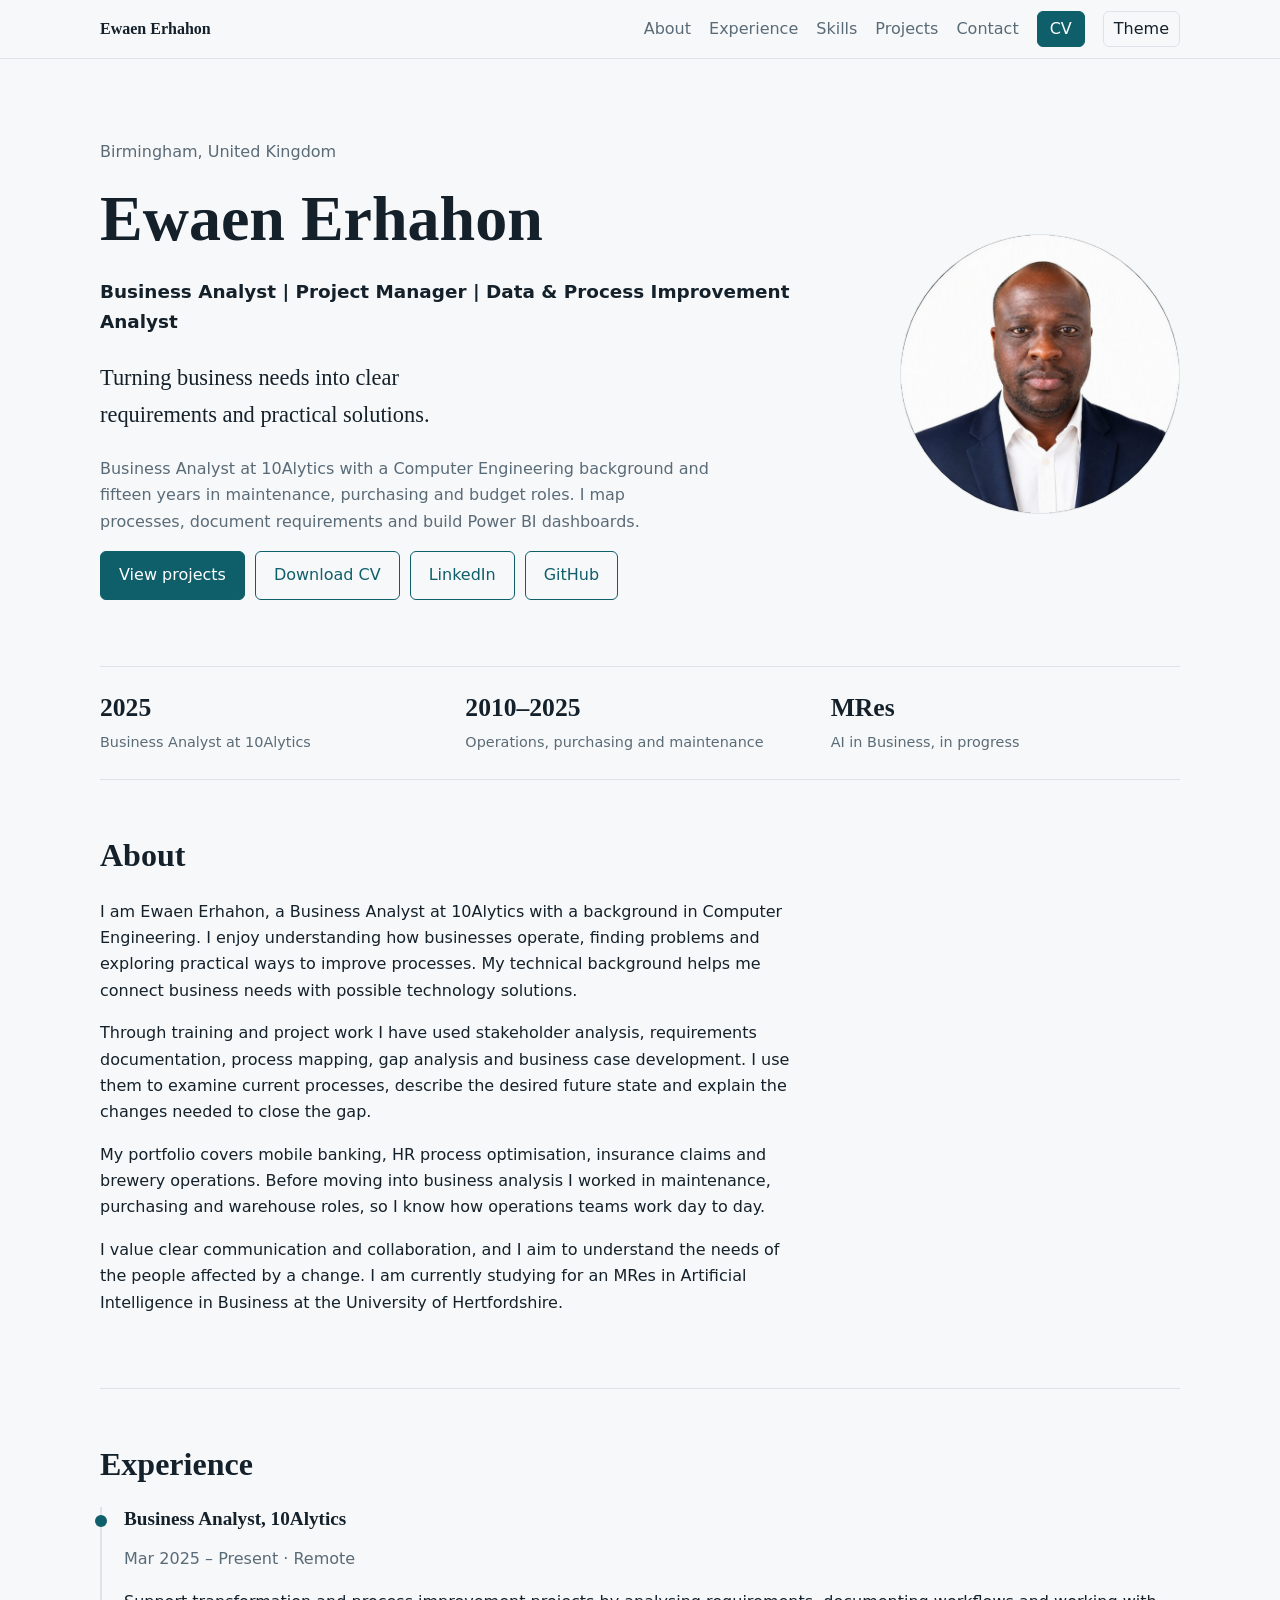
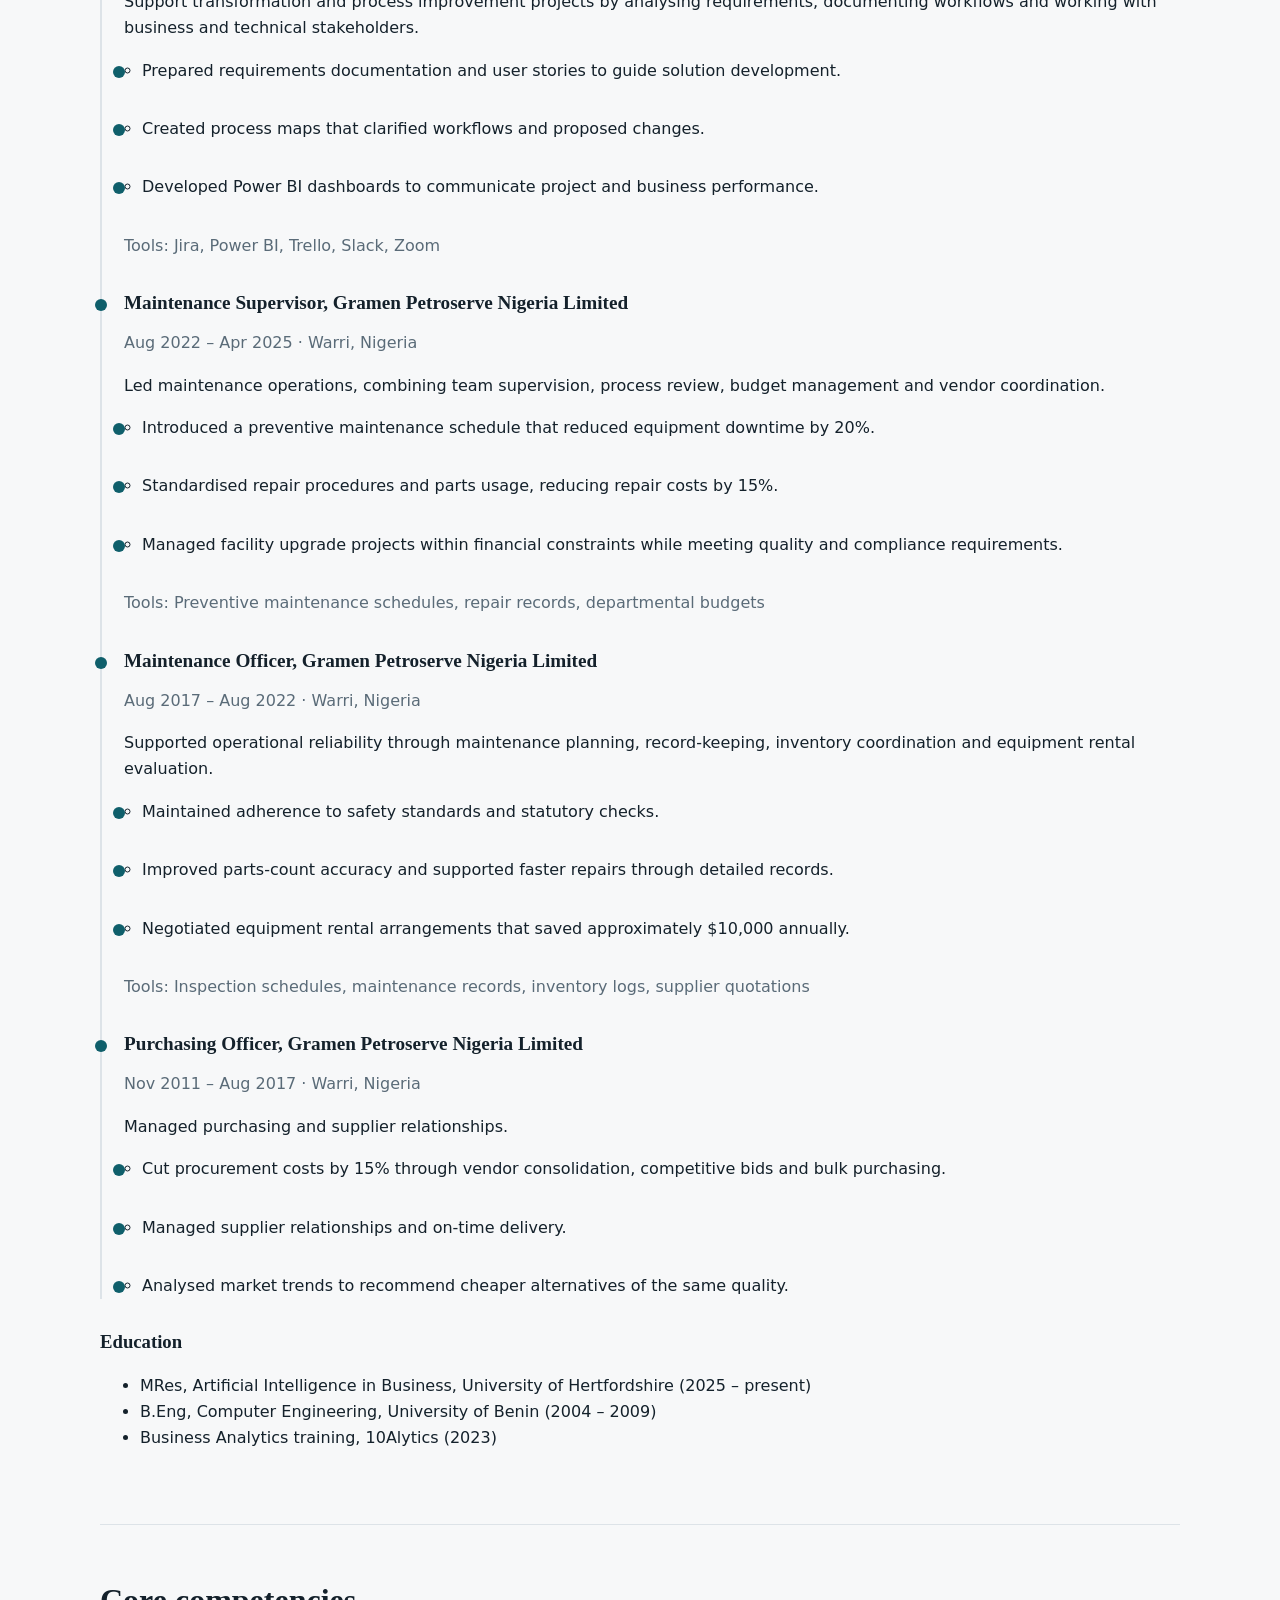
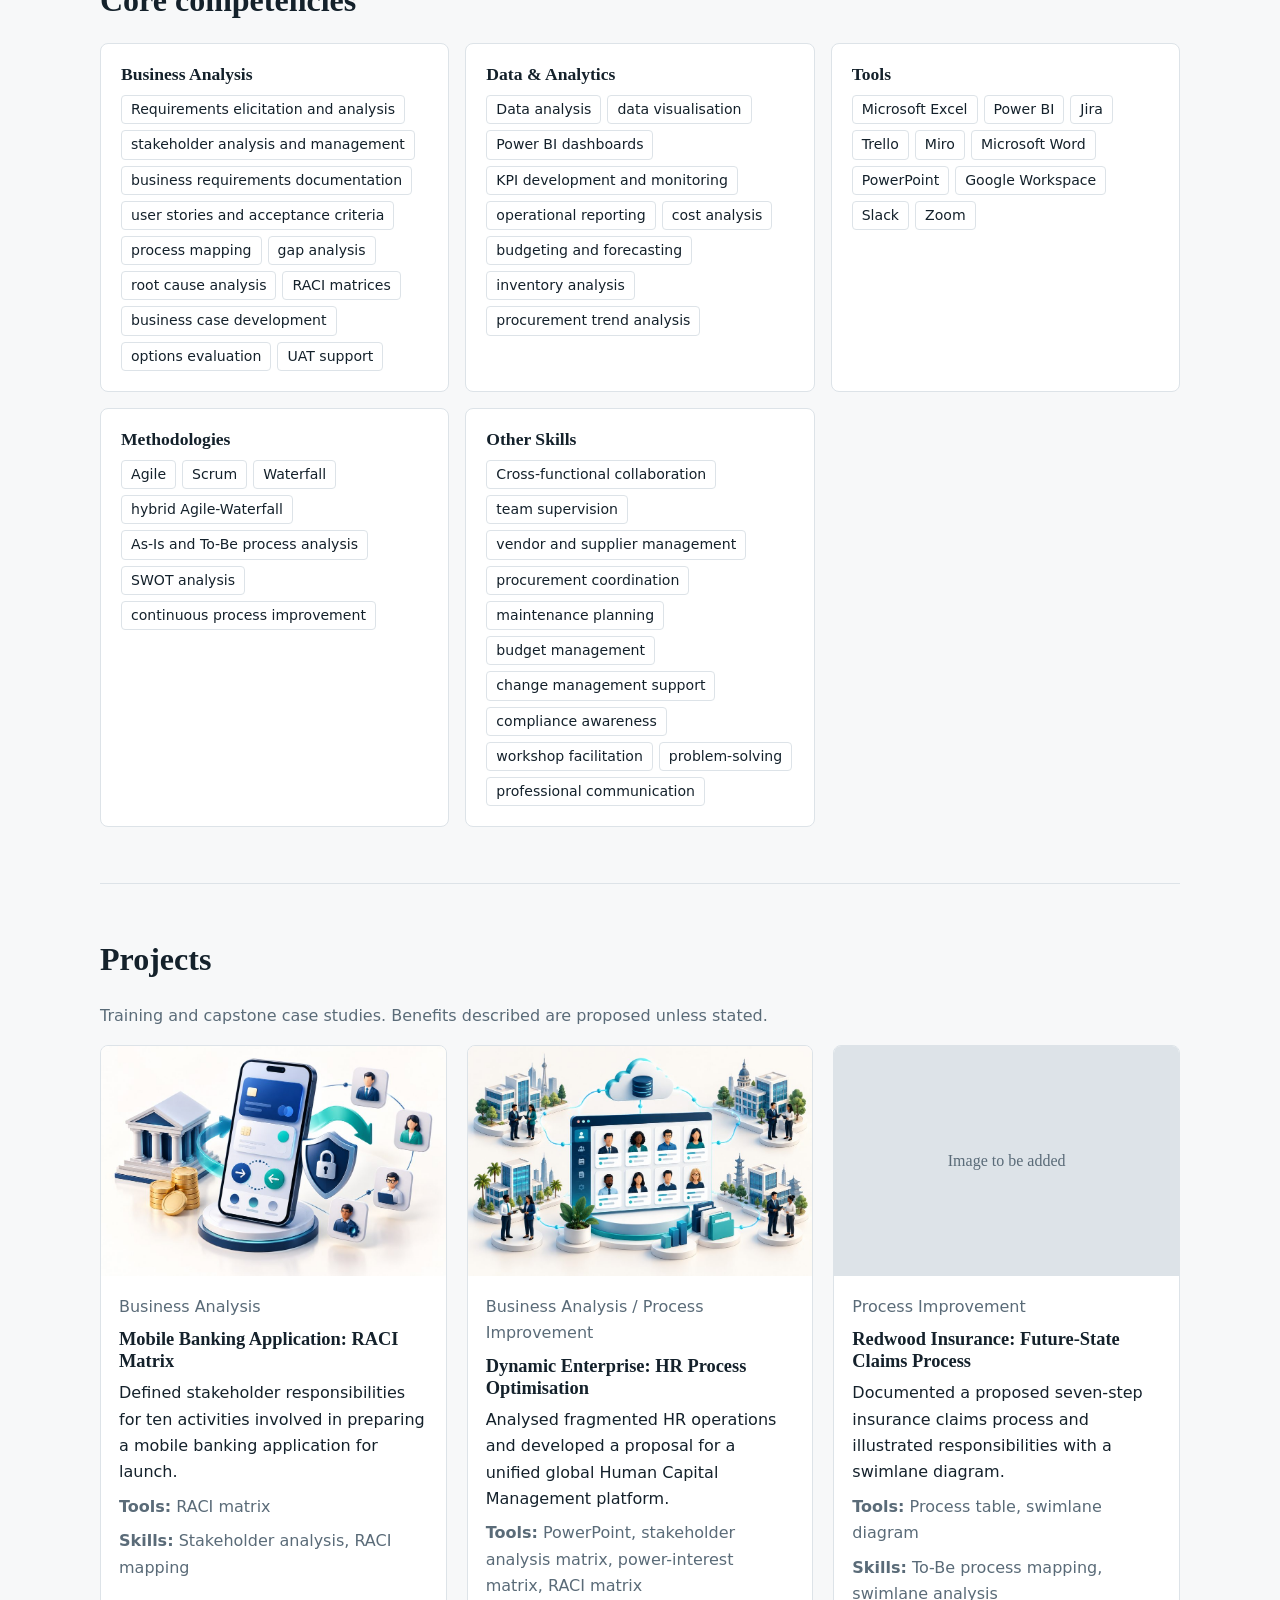
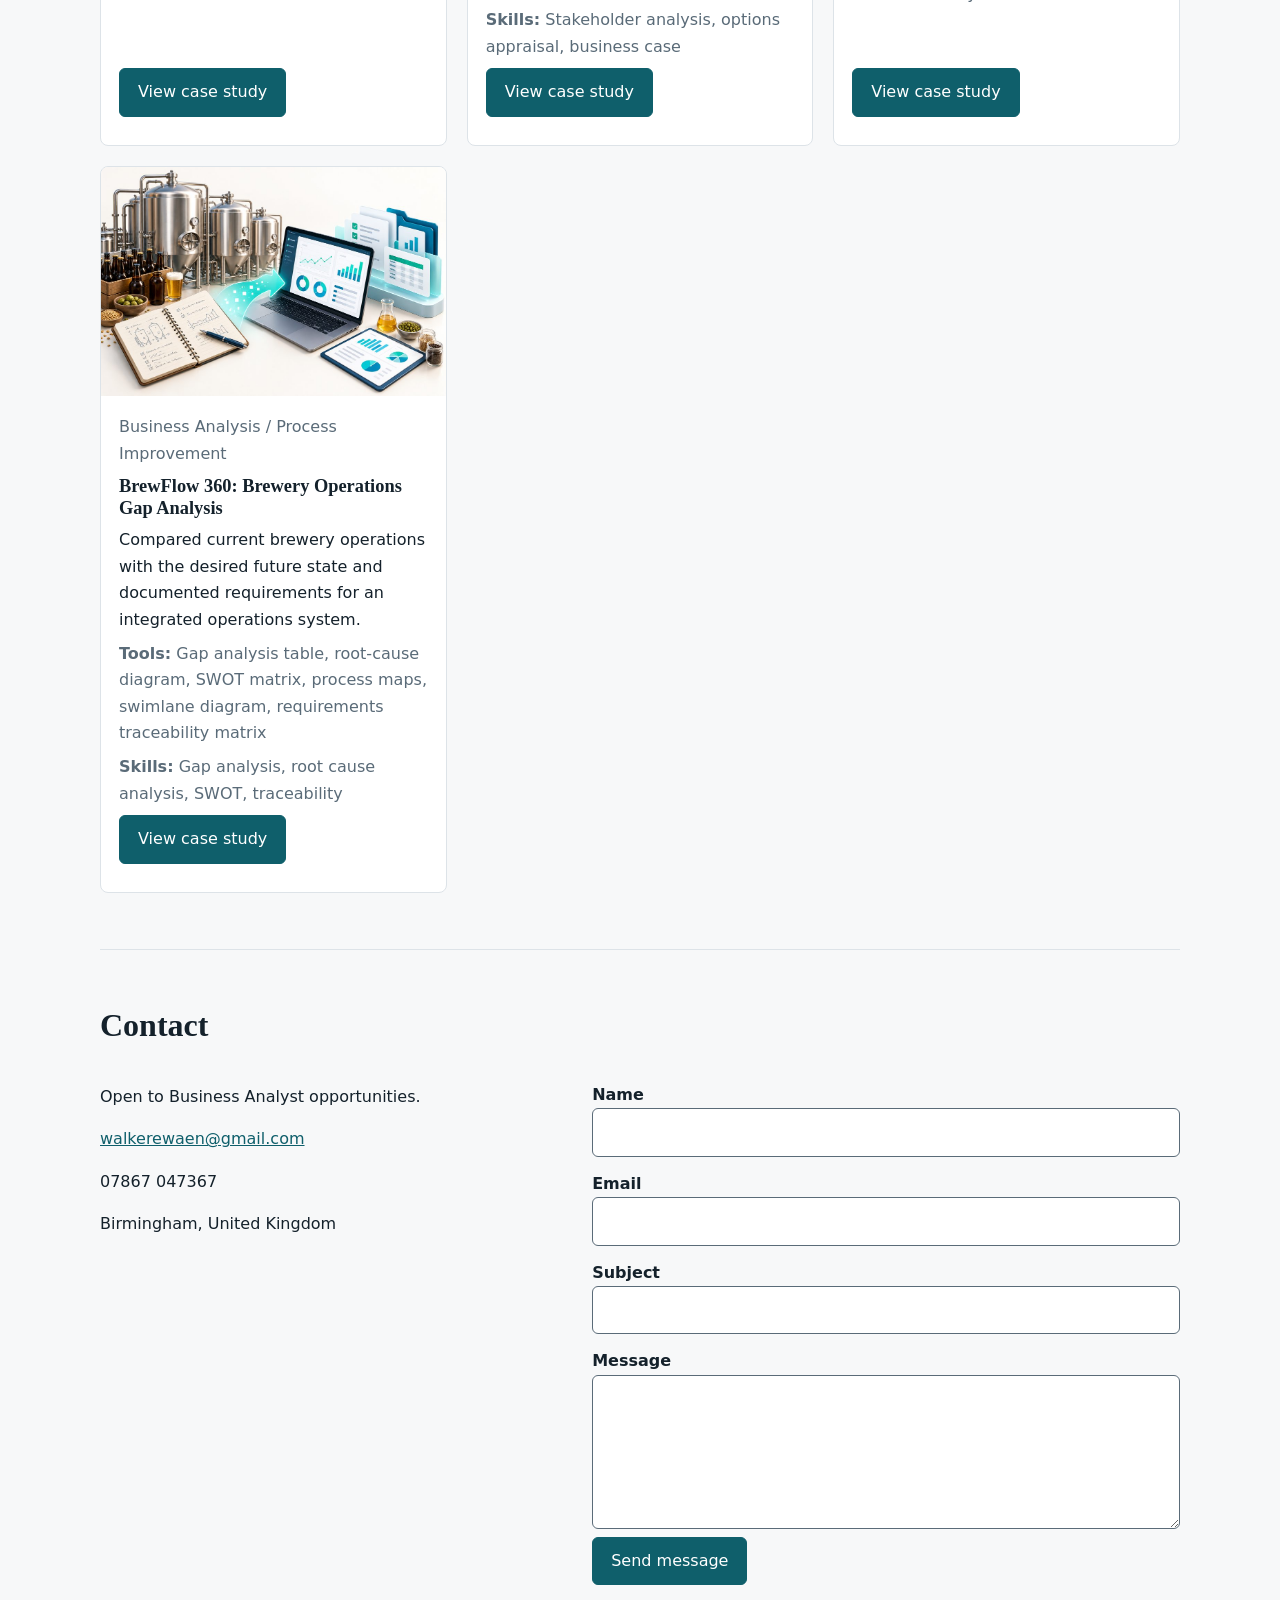
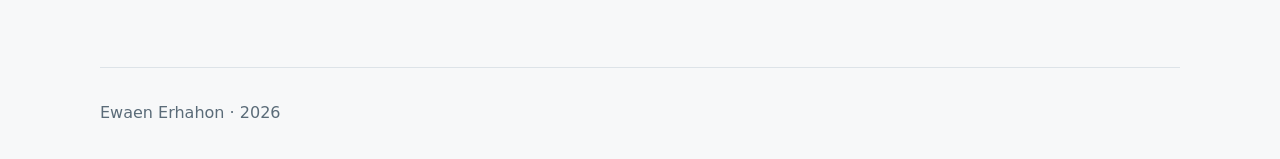
==== index.html @ 3c852ad0 "Add files via upload" ====
<!DOCTYPE html>
<html lang="en-GB">
<head>
<meta charset="utf-8">
<meta name="viewport" content="width=device-width, initial-scale=1">
<title>Ewaen Erhahon | Business Analyst</title>
<meta name="description" content="Portfolio of Ewaen Erhahon, Business Analyst: requirements, process mapping, gap analysis and Power BI reporting.">
<meta name="author" content="Ewaen Erhahon">
<meta name="theme-color" content="#0f5f6b">
<meta property="og:title" content="Ewaen Erhahon | Business Analyst">
<meta property="og:description" content="Turning business needs into clear requirements and practical solutions.">
<meta property="og:type" content="website">
<meta property="og:image" content="assets/images/profile.jpg">
<meta name="twitter:card" content="summary">
<link rel="icon" href="favicon.ico">
<link rel="stylesheet" href="assets/css/style.css">
<script>try{var t=localStorage.getItem("theme");if(t)document.documentElement.dataset.theme=t}catch(e){}</script>
</head>
<body>
<a class="skip" href="#main">Skip to content</a>
<header class="nav"><div class="wrap navin">
  <a class="brand" href="#home" data-bind="name">Ewaen Erhahon</a>
  <button class="menu" aria-expanded="false" aria-controls="links" aria-label="Menu">Menu</button>
  <nav id="links" aria-label="Main"><a href="#about">About</a><a href="#experience">Experience</a><a href="#skills">Skills</a><a href="#projects">Projects</a><a href="#contact">Contact</a>
  <a class="btn sm" data-href="resume" download>CV</a><button class="theme" aria-label="Switch theme">Theme</button></nav>
</div></header>
<main id="main">
<section id="home" class="hero"><div class="wrap herogrid">
  <div><p class="muted" data-bind="location"></p>
  <h1 data-bind="name"></h1>
  <p class="role" data-bind="title"></p>
  <p class="tag" data-bind="tagline"></p>
  <p class="lead" data-bind="bio"></p>
  <p class="actions"><a class="btn" href="#projects">View projects</a><a class="btn ghost" data-href="resume" download>Download CV</a><a class="btn ghost" data-href="linkedin" target="_blank" rel="noopener">LinkedIn</a><a class="btn ghost" data-href="github" target="_blank" rel="noopener">GitHub</a></p></div>
  <img class="photo" src="assets/images/profile.jpg" alt="Portrait of Ewaen Erhahon" width="300" height="300">
</div><div class="wrap stats" id="stats"></div></section>
<section id="about" class="wrap sec"><h2>About</h2><div id="aboutText" class="prose"></div></section>
<section id="experience" class="wrap sec"><h2>Experience</h2><ol class="timeline" id="timeline"></ol><h3>Education</h3><ul id="edu"></ul></section>
<section id="skills" class="wrap sec"><h2>Core competencies</h2><div class="skillgrid" id="skillgrid"></div></section>
<section id="projects" class="wrap sec"><h2>Projects</h2><p class="muted">Training and capstone case studies. Benefits described are proposed unless stated.</p><div class="cards" id="cards"></div></section>
<section id="contact" class="wrap sec"><h2>Contact</h2><div class="contactgrid">
  <div><p>Open to Business Analyst opportunities.</p><p><a data-mail></a></p><p data-bind="phone"></p><p data-bind="location"></p></div>
  <form id="form" method="POST" novalidate>
    <label for="n">Name</label><input id="n" name="name" required autocomplete="name">
    <label for="e">Email</label><input id="e" name="email" type="email" required autocomplete="email">
    <label for="s">Subject</label><input id="s" name="subject" required>
    <label for="m">Message</label><textarea id="m" name="message" rows="5" required></textarea>
    <button class="btn" type="submit">Send message</button><p id="status" role="status" aria-live="polite"></p>
  </form></div></section>
</main>
<footer class="wrap foot"><span data-bind="name"></span> · <span id="yr"></span></footer>
<dialog id="cs" aria-labelledby="cst"><button class="close" aria-label="Close">Close</button><article id="csbody"></article></dialog>
<script src="assets/js/data.js"></script>
<script src="assets/js/script.js"></script>
</body></html>
---- assets/css/style.css ----
/* COLOURS: edit the variables below. FONTS: edit --serif and --sans. */
:root{--bg:#f7f8f9;--card:#fff;--ink:#14212b;--muted:#5a6b78;--line:#dde3e8;--accent:#0f5f6b;--accent-ink:#fff;--serif:Georgia,"Times New Roman",serif;--sans:system-ui,-apple-system,"Segoe UI",Roboto,sans-serif}
:root[data-theme=dark]{--bg:#10171d;--card:#17212a;--ink:#e8eef2;--muted:#9fb0bc;--line:#26343f;--accent:#5cc0cc;--accent-ink:#0b1a1e}
@media(prefers-color-scheme:dark){:root:not([data-theme]){--bg:#10171d;--card:#17212a;--ink:#e8eef2;--muted:#9fb0bc;--line:#26343f;--accent:#5cc0cc;--accent-ink:#0b1a1e}}
*{box-sizing:border-box}html{scroll-behavior:smooth;scroll-padding-top:70px}
body{margin:0;background:var(--bg);color:var(--ink);font:16px/1.65 var(--sans);overflow-x:hidden}
h1,h2,h3{font-family:var(--serif);line-height:1.2;font-weight:600}
a{color:var(--accent)}img{max-width:100%;height:auto}
:focus-visible{outline:3px solid var(--accent);outline-offset:2px}
.wrap{width:min(1080px,92%);margin:auto}.muted{color:var(--muted)}
.skip{position:absolute;left:-999px}.skip:focus{left:8px;top:8px;background:var(--card);padding:8px;z-index:9}
.nav{position:sticky;top:0;z-index:5;background:color-mix(in srgb,var(--bg) 90%,transparent);backdrop-filter:blur(8px);border-bottom:1px solid var(--line)}
.navin{display:flex;align-items:center;justify-content:space-between;min-height:58px;gap:12px}
.brand{font-family:var(--serif);font-weight:600;color:var(--ink);text-decoration:none}
nav{display:flex;align-items:center;gap:18px}nav a:not(.btn){color:var(--muted);text-decoration:none}nav a:not(.btn):hover{color:var(--ink)}
.menu{display:none}
.btn,.menu,.theme,.close{font:inherit;cursor:pointer}
.btn{display:inline-block;background:var(--accent);color:var(--accent-ink);padding:10px 18px;border-radius:6px;border:1px solid var(--accent);text-decoration:none;margin:0 10px 10px 0;transition:transform .15s}
.btn:hover{transform:translateY(-1px)}.btn.ghost{background:none;color:var(--accent)}.btn.sm{padding:4px 12px;margin:0}
.theme,.menu,.close{background:none;border:1px solid var(--line);border-radius:6px;color:var(--ink);padding:4px 10px}
.hero{padding:64px 0 24px}.herogrid{display:grid;grid-template-columns:1fr 280px;gap:48px;align-items:center}
h1{font-size:clamp(2.4rem,6vw,4rem);margin:.1em 0}.role{font-size:1.15rem;font-weight:600}.tag{font-family:var(--serif);font-size:1.4rem;max-width:30ch}.lead{max-width:60ch;color:var(--muted)}
.photo{width:100%;max-width:280px;aspect-ratio:1;border-radius:50%;object-fit:cover;border:1px solid var(--line)}
.stats{display:grid;grid-template-columns:repeat(3,1fr);gap:16px;margin-top:40px;border-top:1px solid var(--line);padding-top:20px}
.stats b{display:block;font-family:var(--serif);font-size:1.6rem}.stats span{color:var(--muted);font-size:.9rem}
.sec{padding:56px 0;border-top:1px solid var(--line)}h2{font-size:2rem;margin:0 0 24px}
.prose{max-width:68ch}
.timeline{list-style:none;padding:0 0 0 22px;margin:0 0 32px;border-left:2px solid var(--line)}
.timeline li{position:relative;margin-bottom:32px}.timeline li::before{content:"";position:absolute;left:-29px;top:8px;width:12px;height:12px;border-radius:50%;background:var(--accent)}
.timeline h3{margin:0;font-size:1.2rem}.timeline ul{padding-left:18px}
.skillgrid{display:grid;grid-template-columns:repeat(auto-fit,minmax(300px,1fr));gap:16px}
.skillgrid div,.card{background:var(--card);border:1px solid var(--line);border-radius:8px;padding:20px}
.skillgrid h3{margin:0 0 10px;font-size:1.1rem}.chips{display:flex;flex-wrap:wrap;gap:6px;padding:0;margin:0;list-style:none}
.chips li{border:1px solid var(--line);border-radius:4px;padding:2px 9px;font-size:.88rem}
.cards{display:grid;grid-template-columns:repeat(auto-fit,minmax(300px,1fr));gap:20px}
.card{padding:0;overflow:hidden;display:flex;flex-direction:column;transition:transform .2s,box-shadow .2s}
.card:hover{transform:translateY(-3px);box-shadow:0 8px 24px rgba(0,0,0,.08)}
.card img,.ph{width:100%;aspect-ratio:3/2;object-fit:cover;background:var(--line);display:block}
.ph{display:grid;place-items:center;color:var(--muted);font-family:var(--serif);padding:16px;text-align:center}
.card div:not(.ph){padding:18px;display:flex;flex-direction:column;gap:8px;flex:1}.card h3{margin:0;font-size:1.15rem}.card p{margin:0}.card .btn{margin-top:auto;align-self:flex-start}
.contactgrid{display:grid;grid-template-columns:1fr 1.3fr;gap:40px}
form label{display:block;font-weight:600;margin-top:14px}
input,textarea{width:100%;font:inherit;padding:10px;border:1px solid var(--muted);border-radius:6px;background:var(--card);color:var(--ink)}
#status{margin-top:12px}.foot{padding:32px 0;color:var(--muted);border-top:1px solid var(--line)}
dialog{width:min(780px,94%);max-height:90vh;background:var(--card);color:var(--ink);border:1px solid var(--line);border-radius:10px;padding:28px}
dialog::backdrop{background:rgba(0,0,0,.55)}.close{float:right}
dialog h4{font-family:var(--serif);font-size:1.1rem;margin:22px 0 4px}dialog ul{margin:0;padding-left:18px}
.reveal{opacity:0;transform:translateY(10px);transition:opacity .5s,transform .5s}.reveal.in{opacity:1;transform:none}
@media(max-width:760px){.herogrid,.contactgrid{grid-template-columns:1fr}.photo{order:-1;max-width:180px}.menu{display:block}
nav{display:none;position:absolute;top:58px;left:0;right:0;flex-direction:column;align-items:flex-start;background:var(--bg);padding:16px 4%;border-bottom:1px solid var(--line)}nav.open{display:flex}.stats{grid-template-columns:1fr}}
@media(prefers-reduced-motion:reduce){*{transition:none!important;scroll-behavior:auto!important}.reveal{opacity:1;transform:none}}
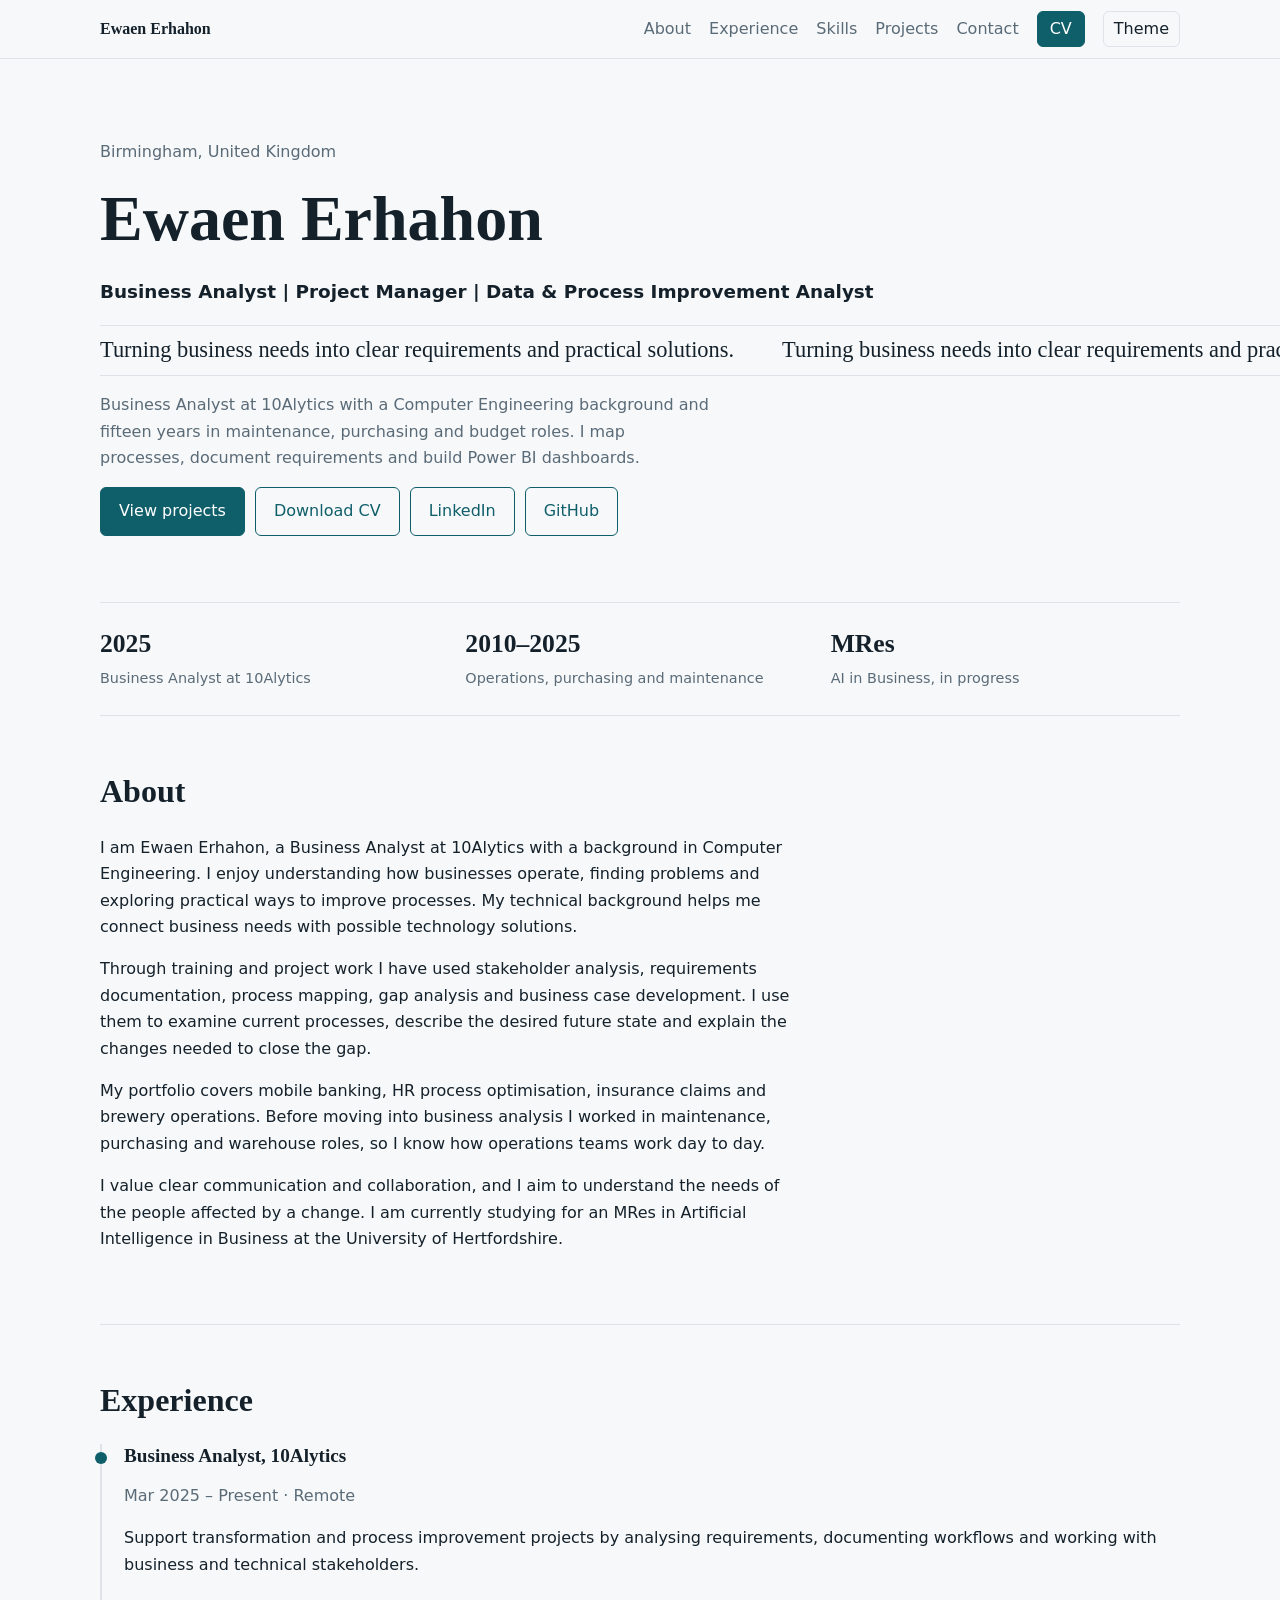
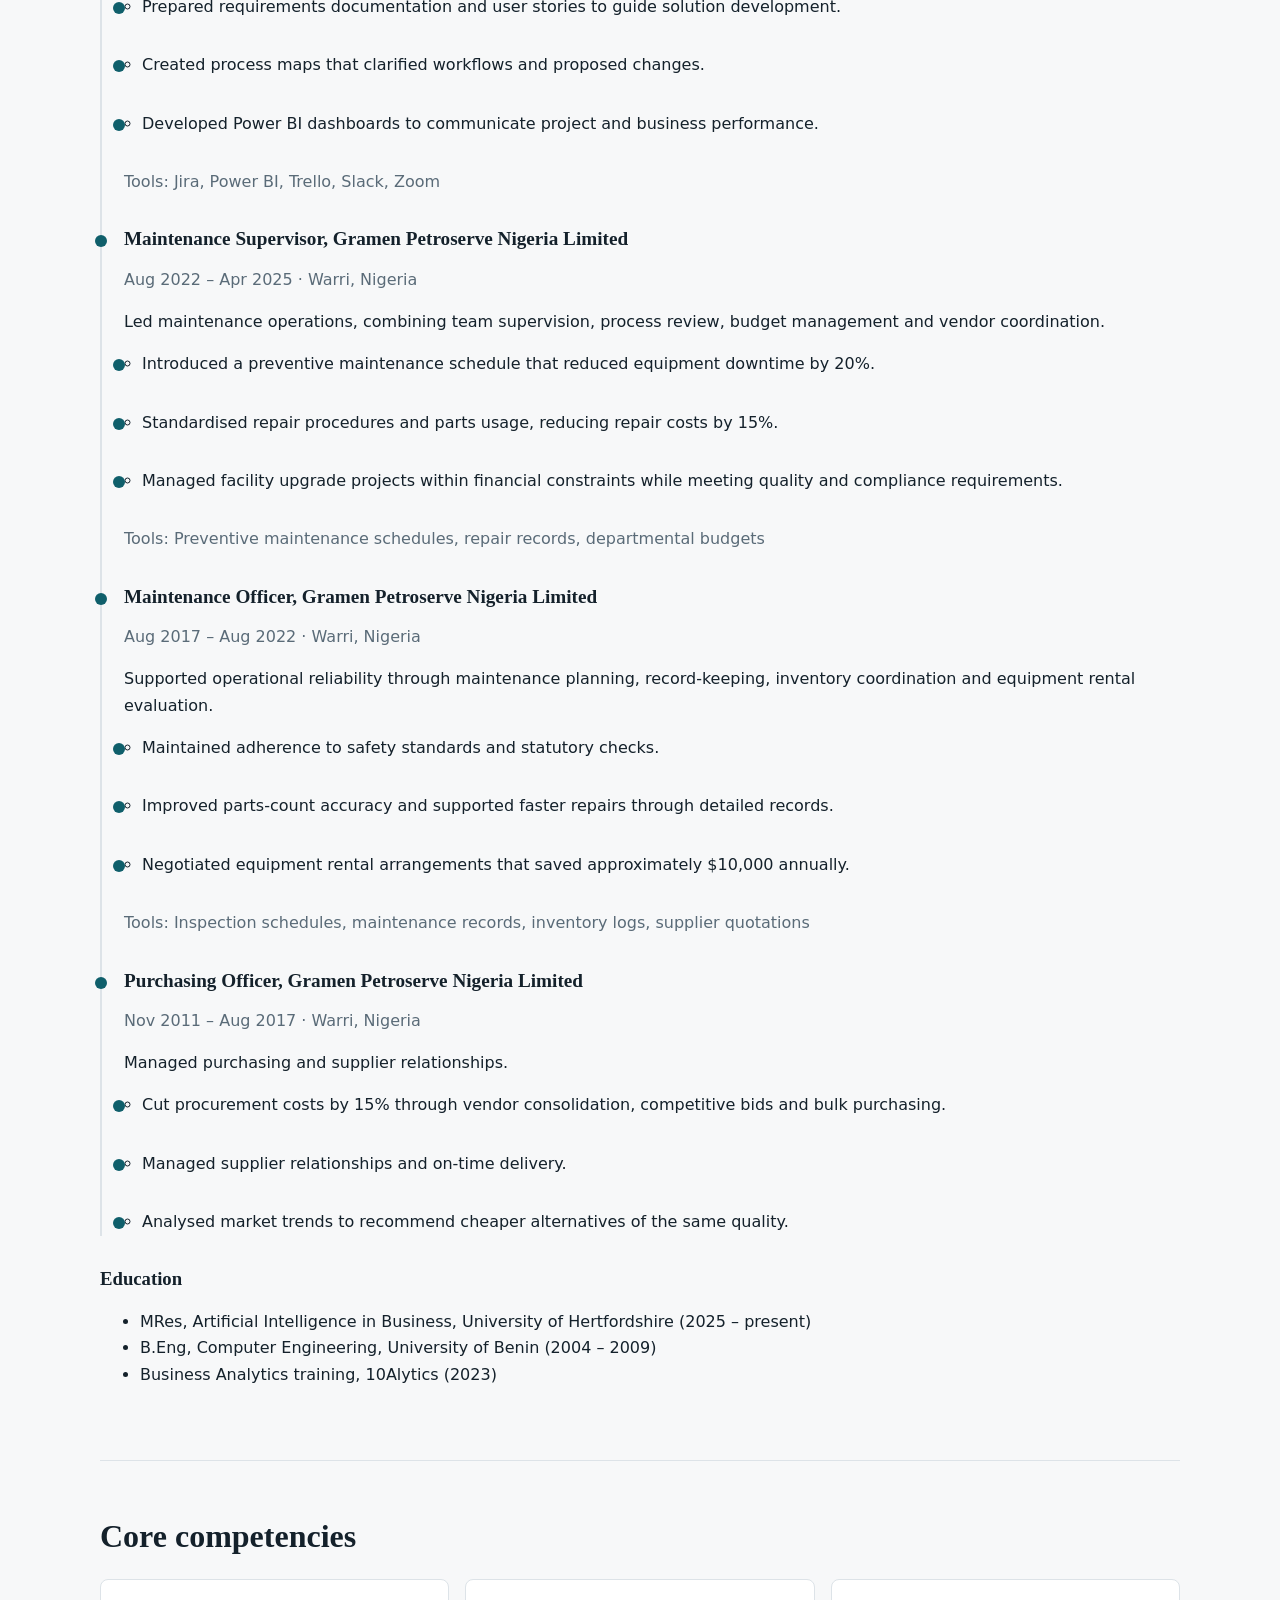
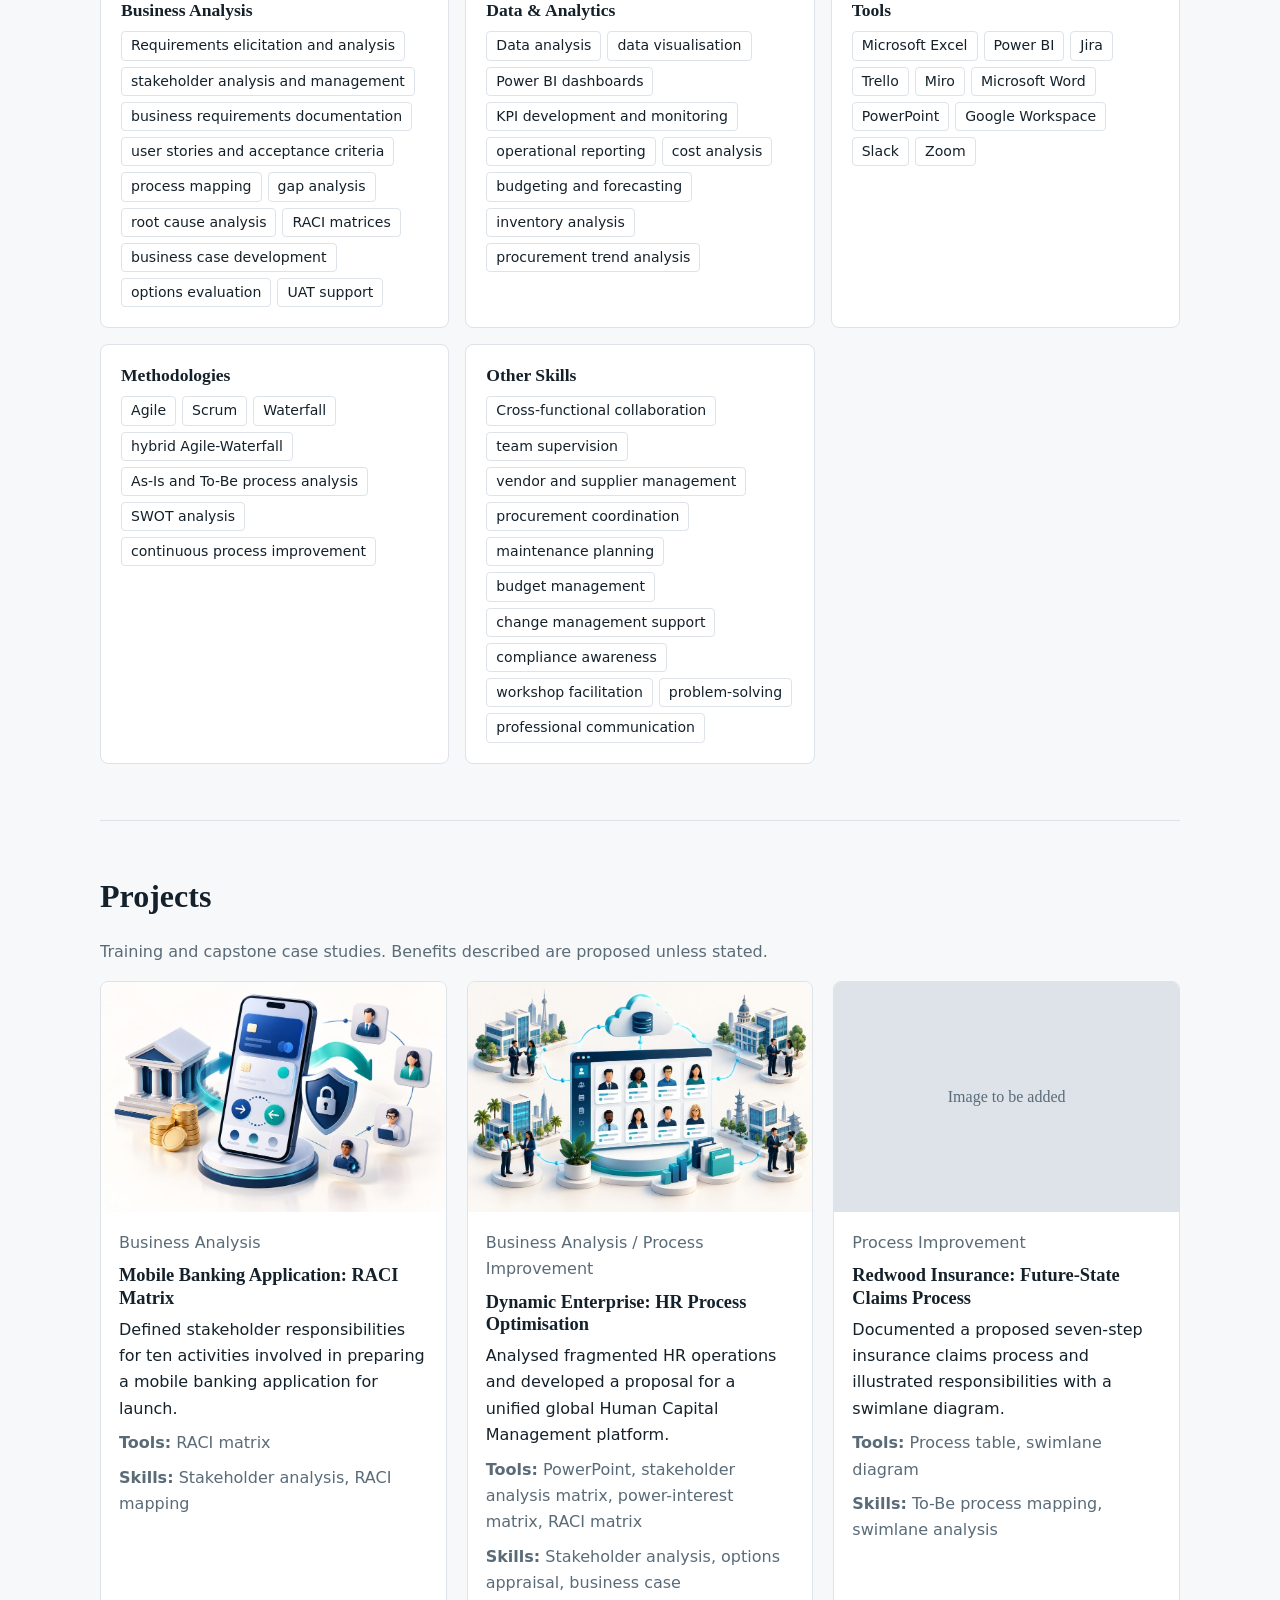
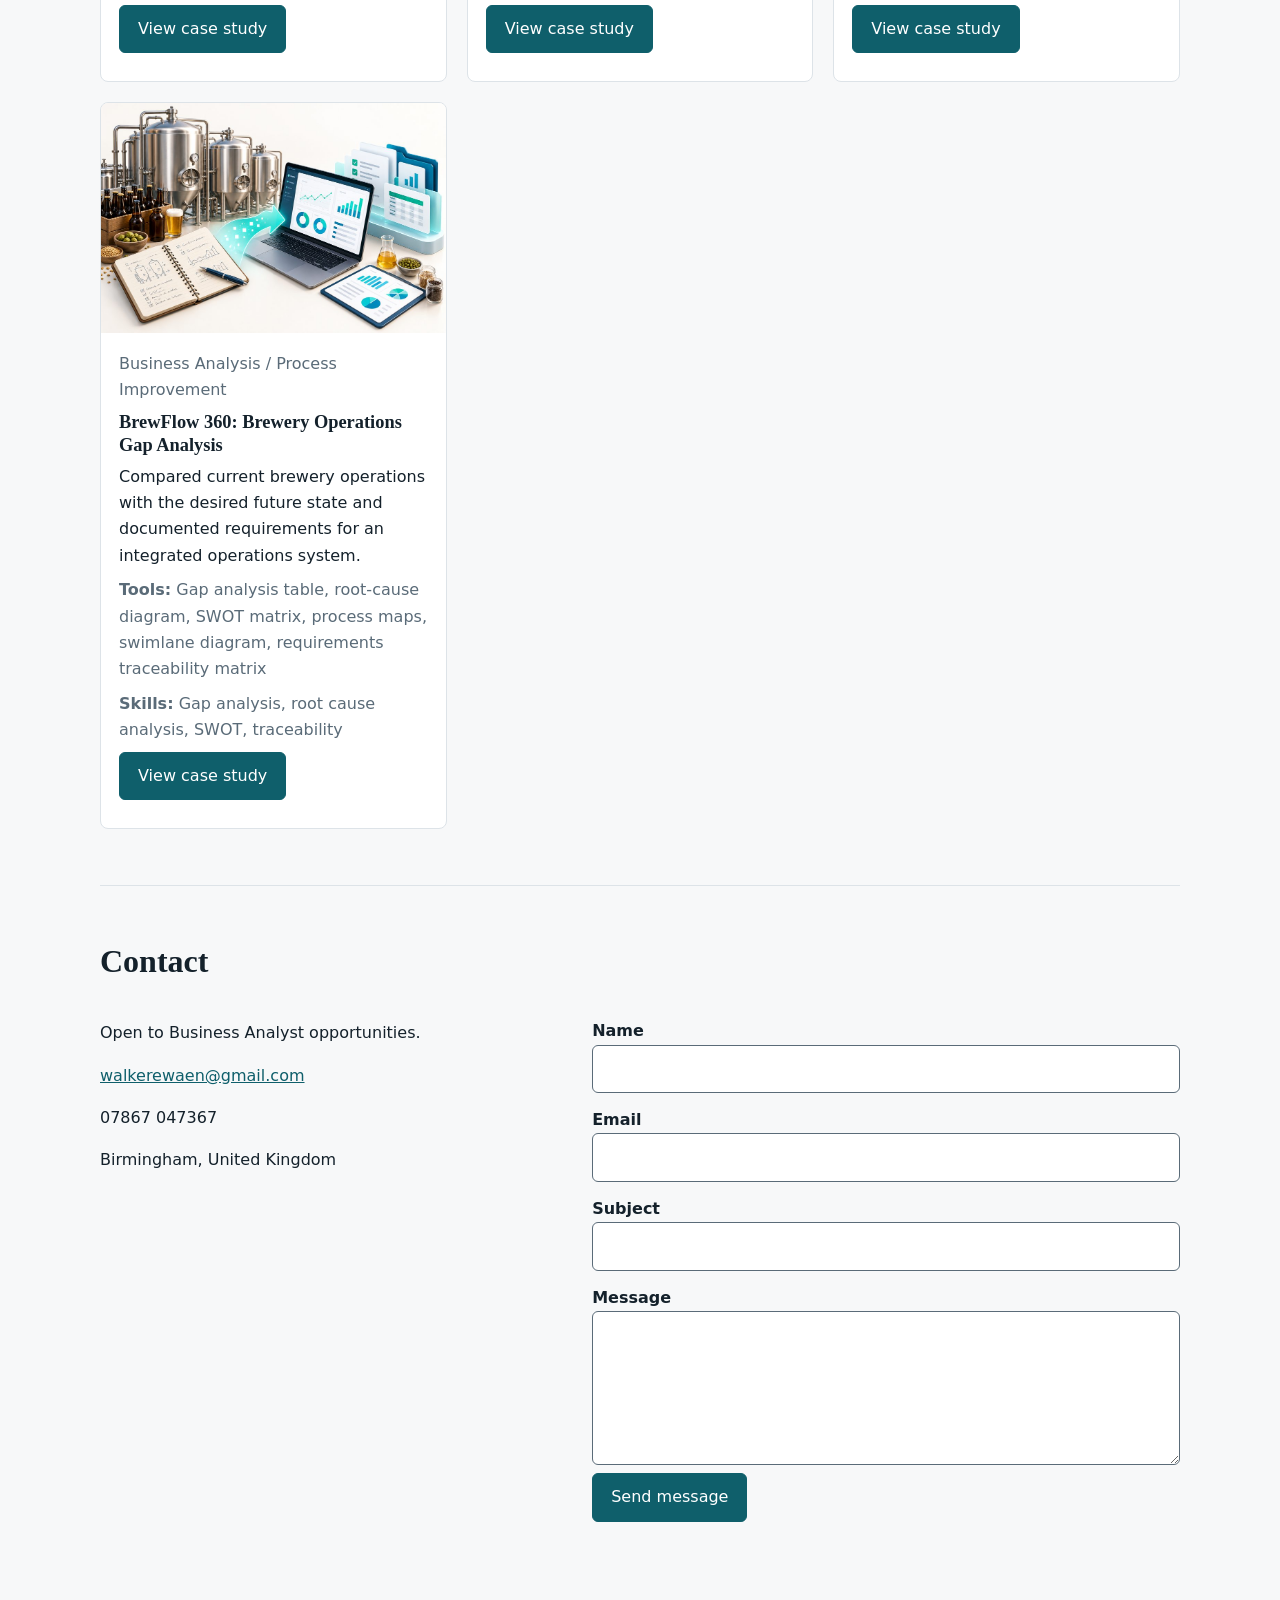
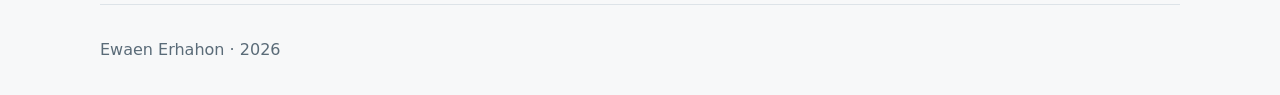
==== commit ebf45362: "Add files via upload" ====
--- a/index.html
+++ b/index.html
@@ -29,7 +29,7 @@
   <div><p class="muted" data-bind="location"></p>
   <h1 data-bind="name"></h1>
   <p class="role" data-bind="title"></p>
-  <p class="tag" data-bind="tagline"></p>
+  <div class="marquee"><p class="track tag"><span data-bind="tagline"></span><span data-bind="tagline" aria-hidden="true"></span><span data-bind="tagline" aria-hidden="true"></span><span data-bind="tagline" aria-hidden="true"></span></p></div>
   <p class="lead" data-bind="bio"></p>
   <p class="actions"><a class="btn" href="#projects">View projects</a><a class="btn ghost" data-href="resume" download>Download CV</a><a class="btn ghost" data-href="linkedin" target="_blank" rel="noopener">LinkedIn</a><a class="btn ghost" data-href="github" target="_blank" rel="noopener">GitHub</a></p></div>
   <img class="photo" src="assets/images/profile.jpg" alt="Portrait of Ewaen Erhahon" width="300" height="300">
--- a/assets/css/style.css
+++ b/assets/css/style.css
@@ -49,3 +49,11 @@
 @media(max-width:760px){.herogrid,.contactgrid{grid-template-columns:1fr}.photo{order:-1;max-width:180px}.menu{display:block}
 nav{display:none;position:absolute;top:58px;left:0;right:0;flex-direction:column;align-items:flex-start;background:var(--bg);padding:16px 4%;border-bottom:1px solid var(--line)}nav.open{display:flex}.stats{grid-template-columns:1fr}}
 @media(prefers-reduced-motion:reduce){*{transition:none!important;scroll-behavior:auto!important}.reveal{opacity:1;transform:none}}
+
+/* Tagline marquee: edit speed with the 28s value. Pauses on hover; static when reduced motion is on. */
+.marquee{overflow:hidden;max-width:100%;border-block:1px solid var(--line);margin:8px 0 16px;padding:6px 0}
+.marquee .track{display:flex;width:max-content;max-width:none;margin:0;white-space:nowrap;animation:marq 28s linear infinite}
+.marquee .track span{padding-right:3rem}
+.marquee:hover .track{animation-play-state:paused}
+@keyframes marq{to{transform:translateX(-50%)}}
+@media(prefers-reduced-motion:reduce){.marquee .track{animation:none;width:auto;white-space:normal}.marquee .track span+span{display:none}}
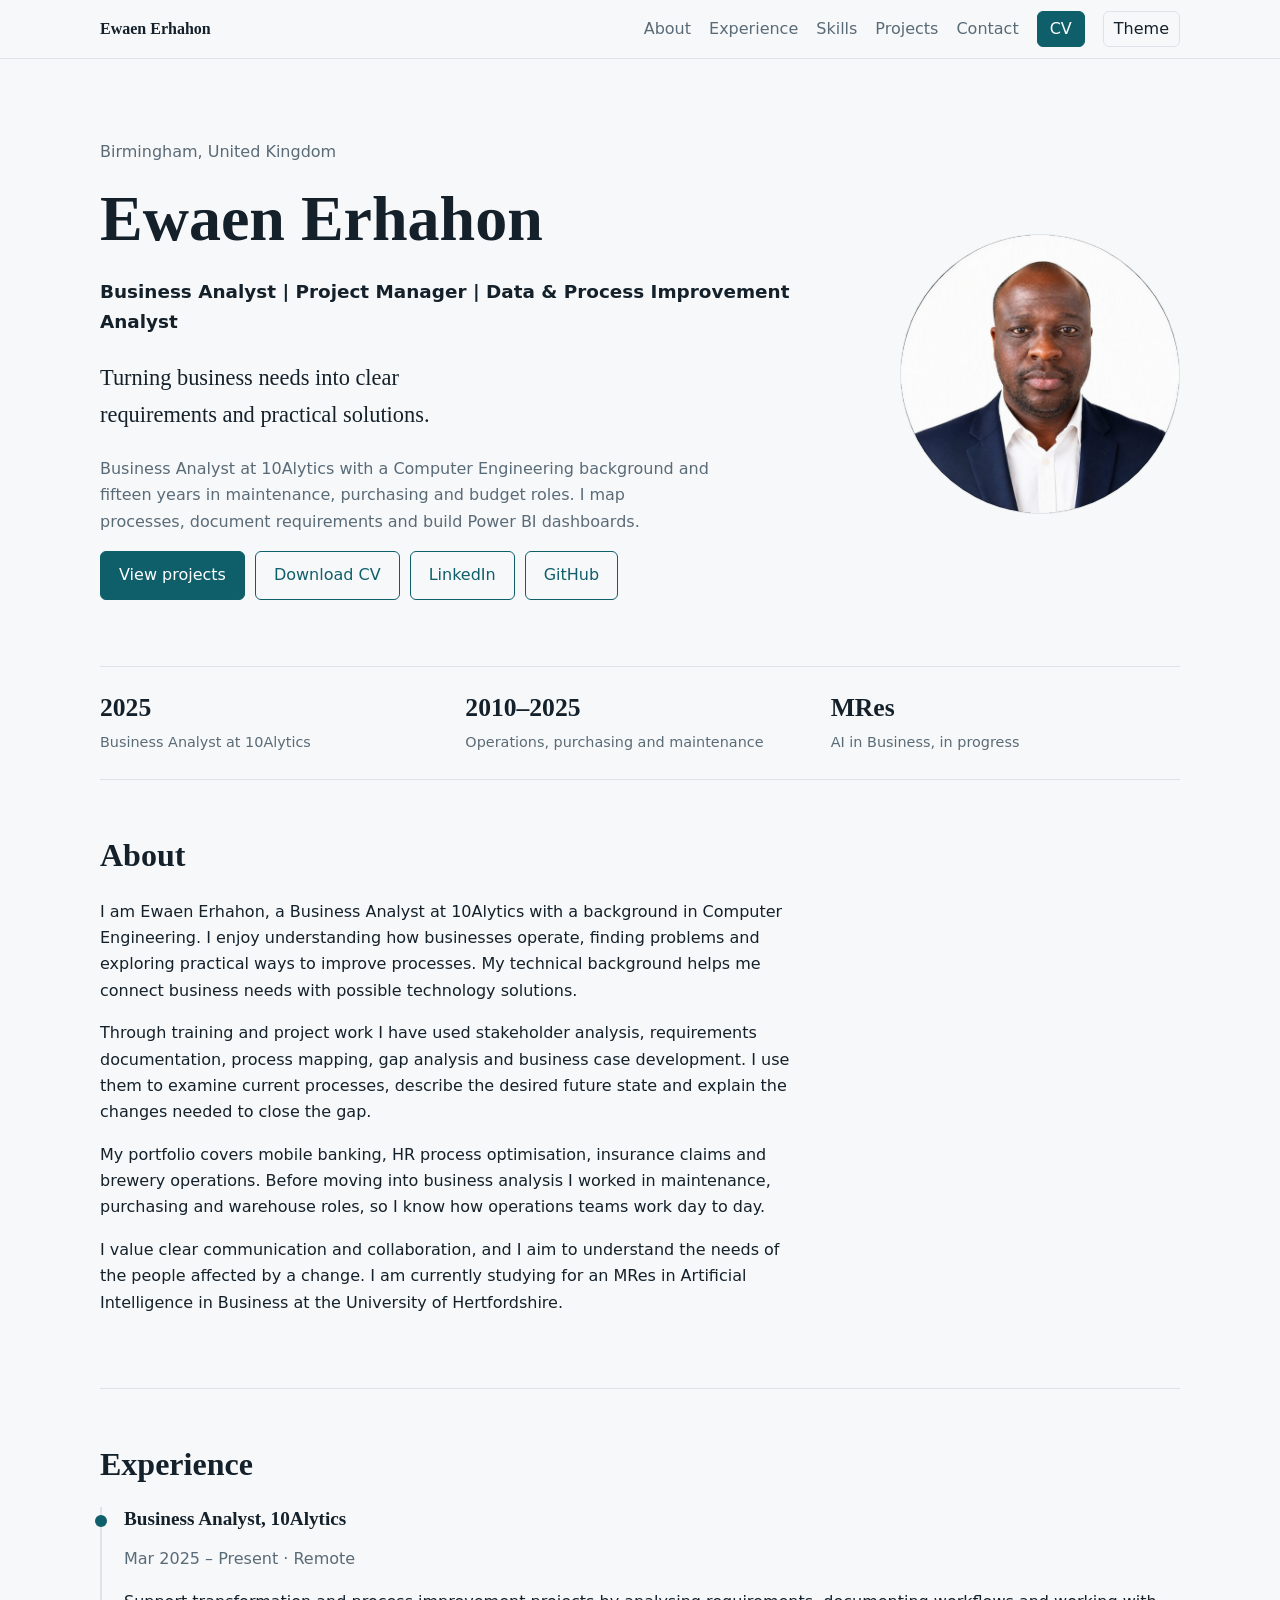
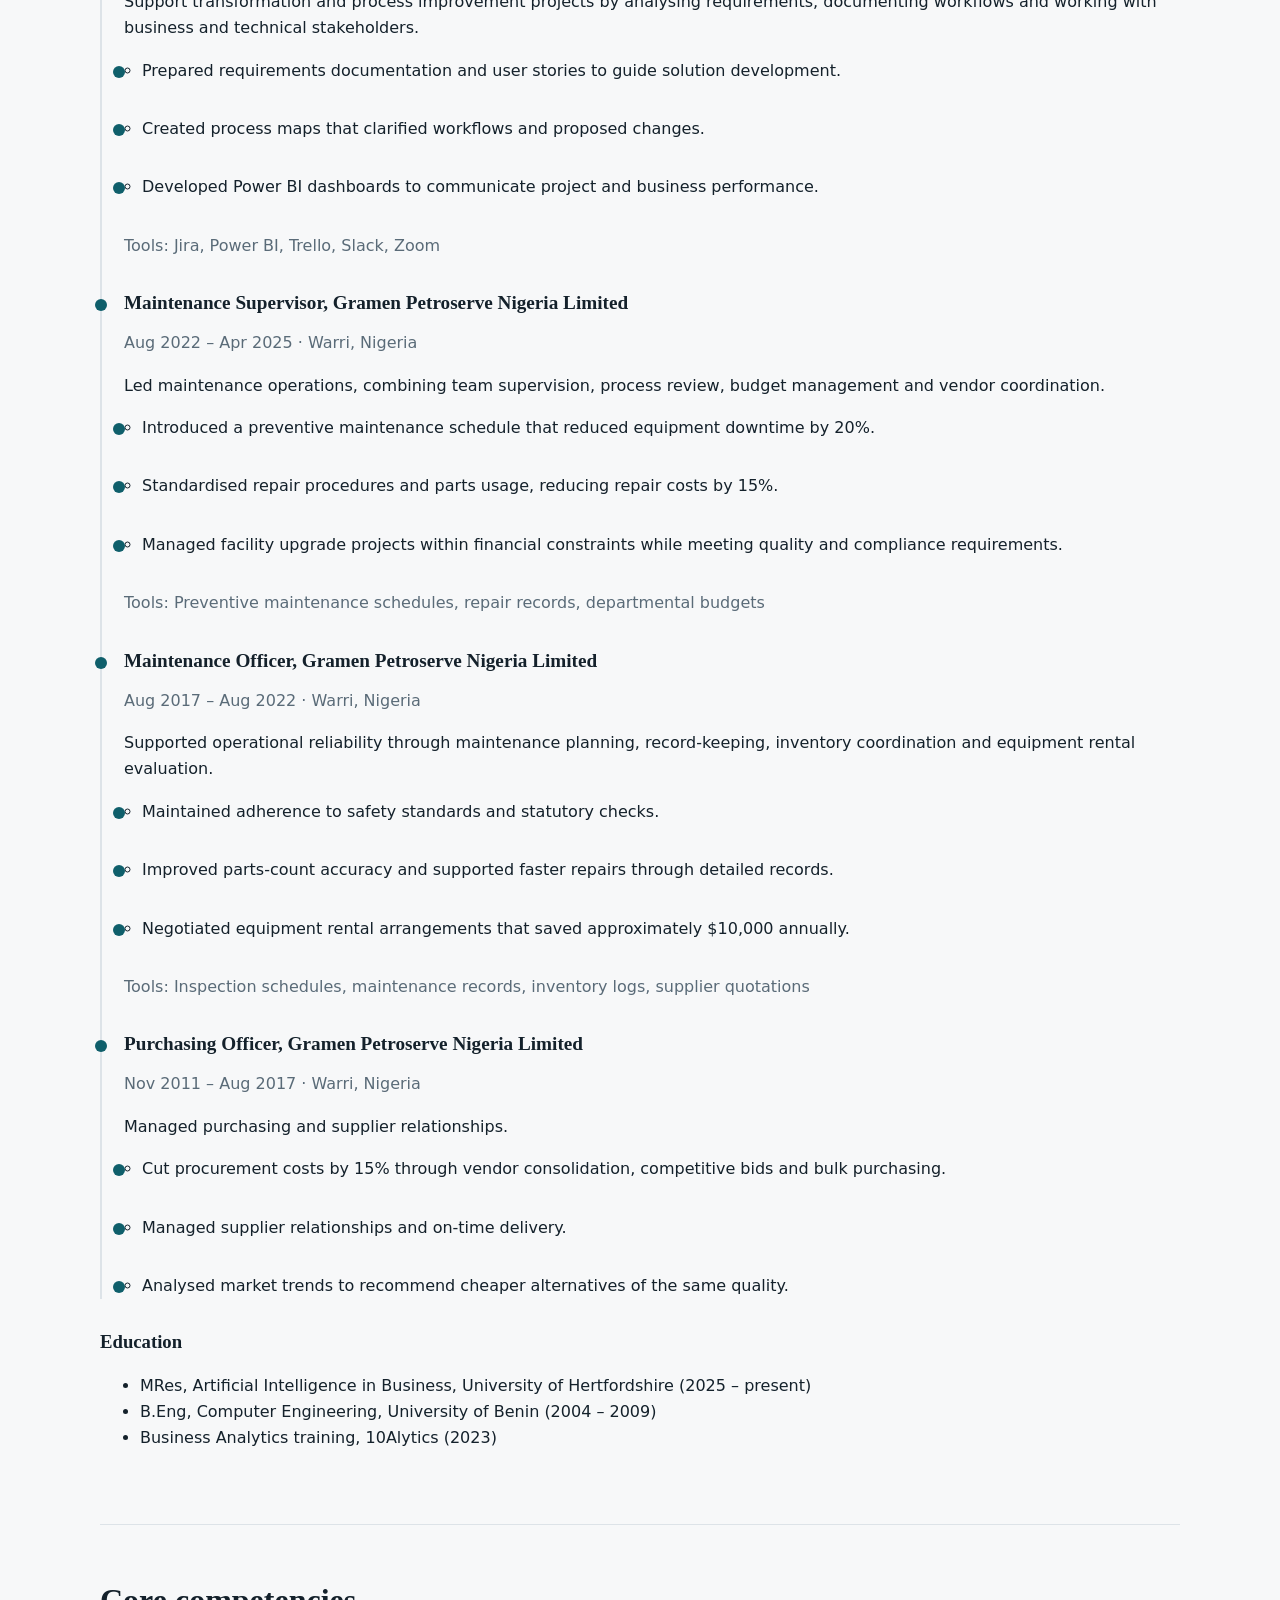
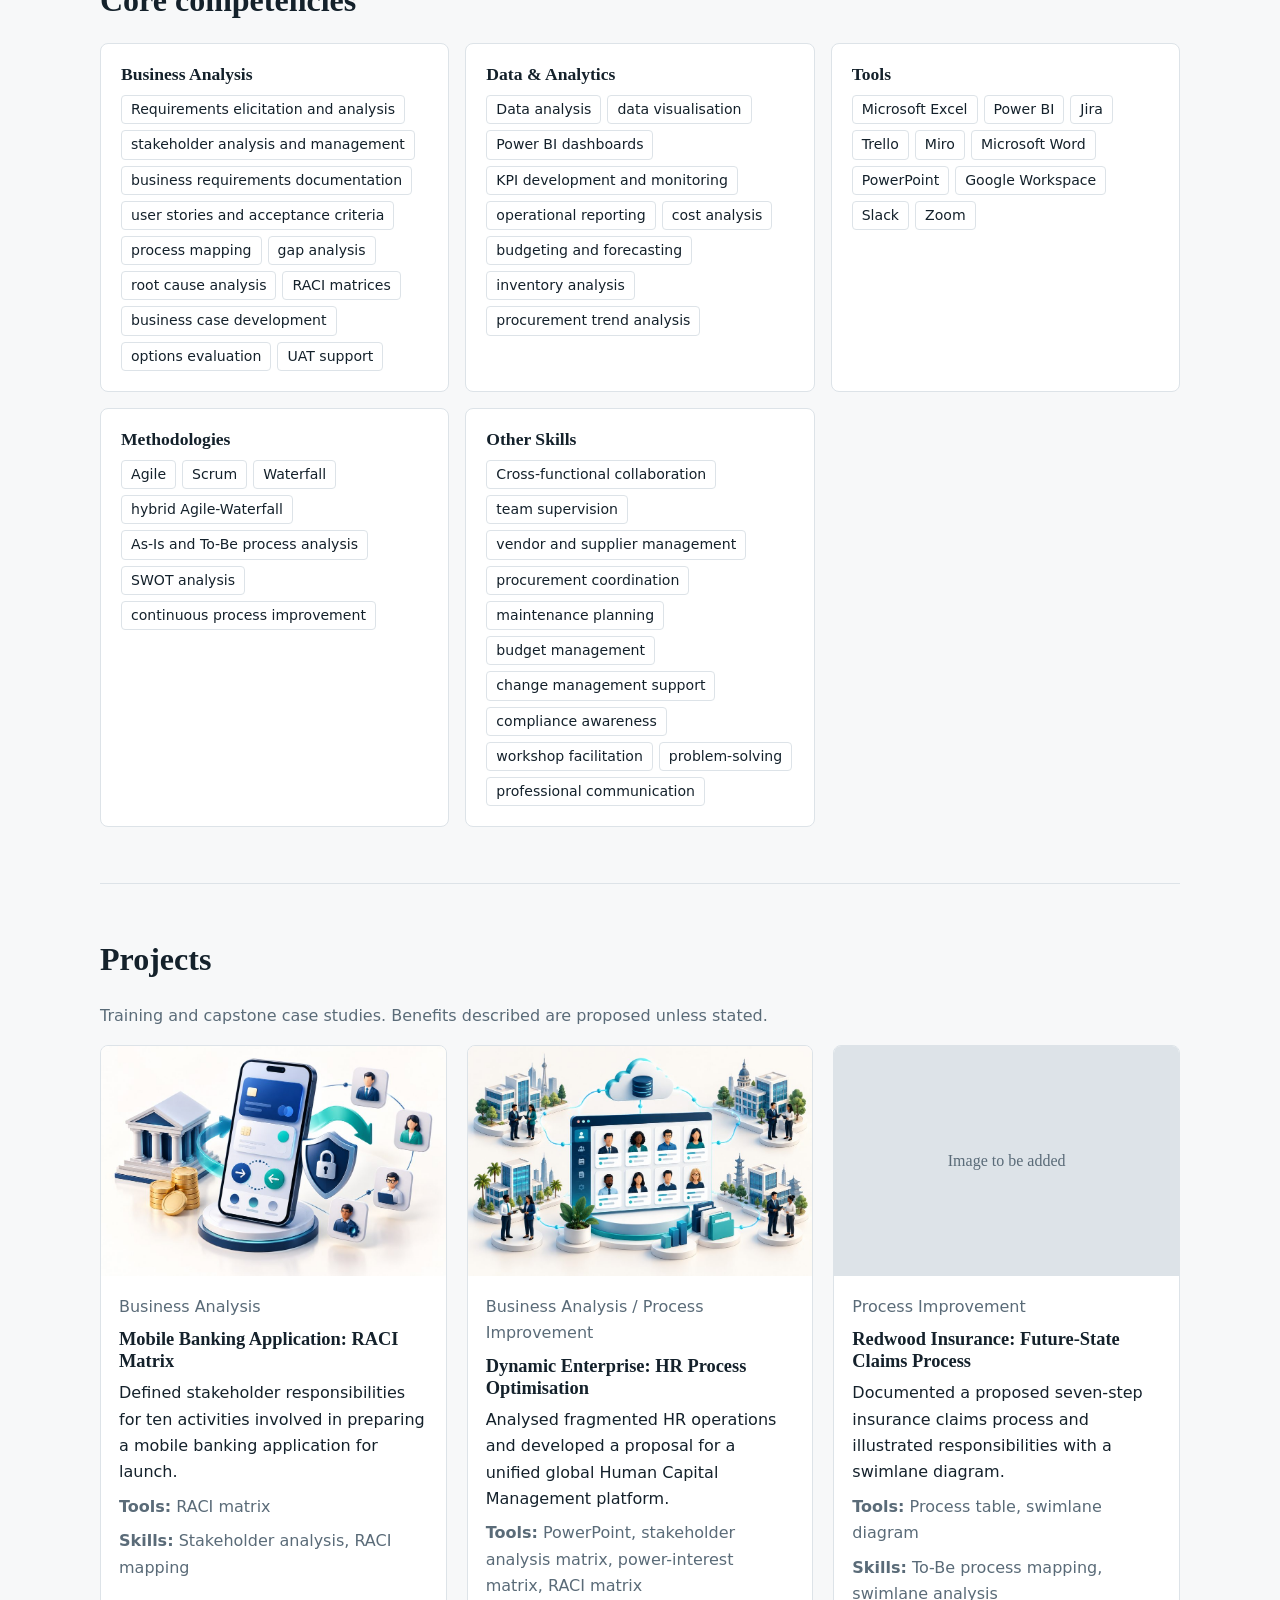
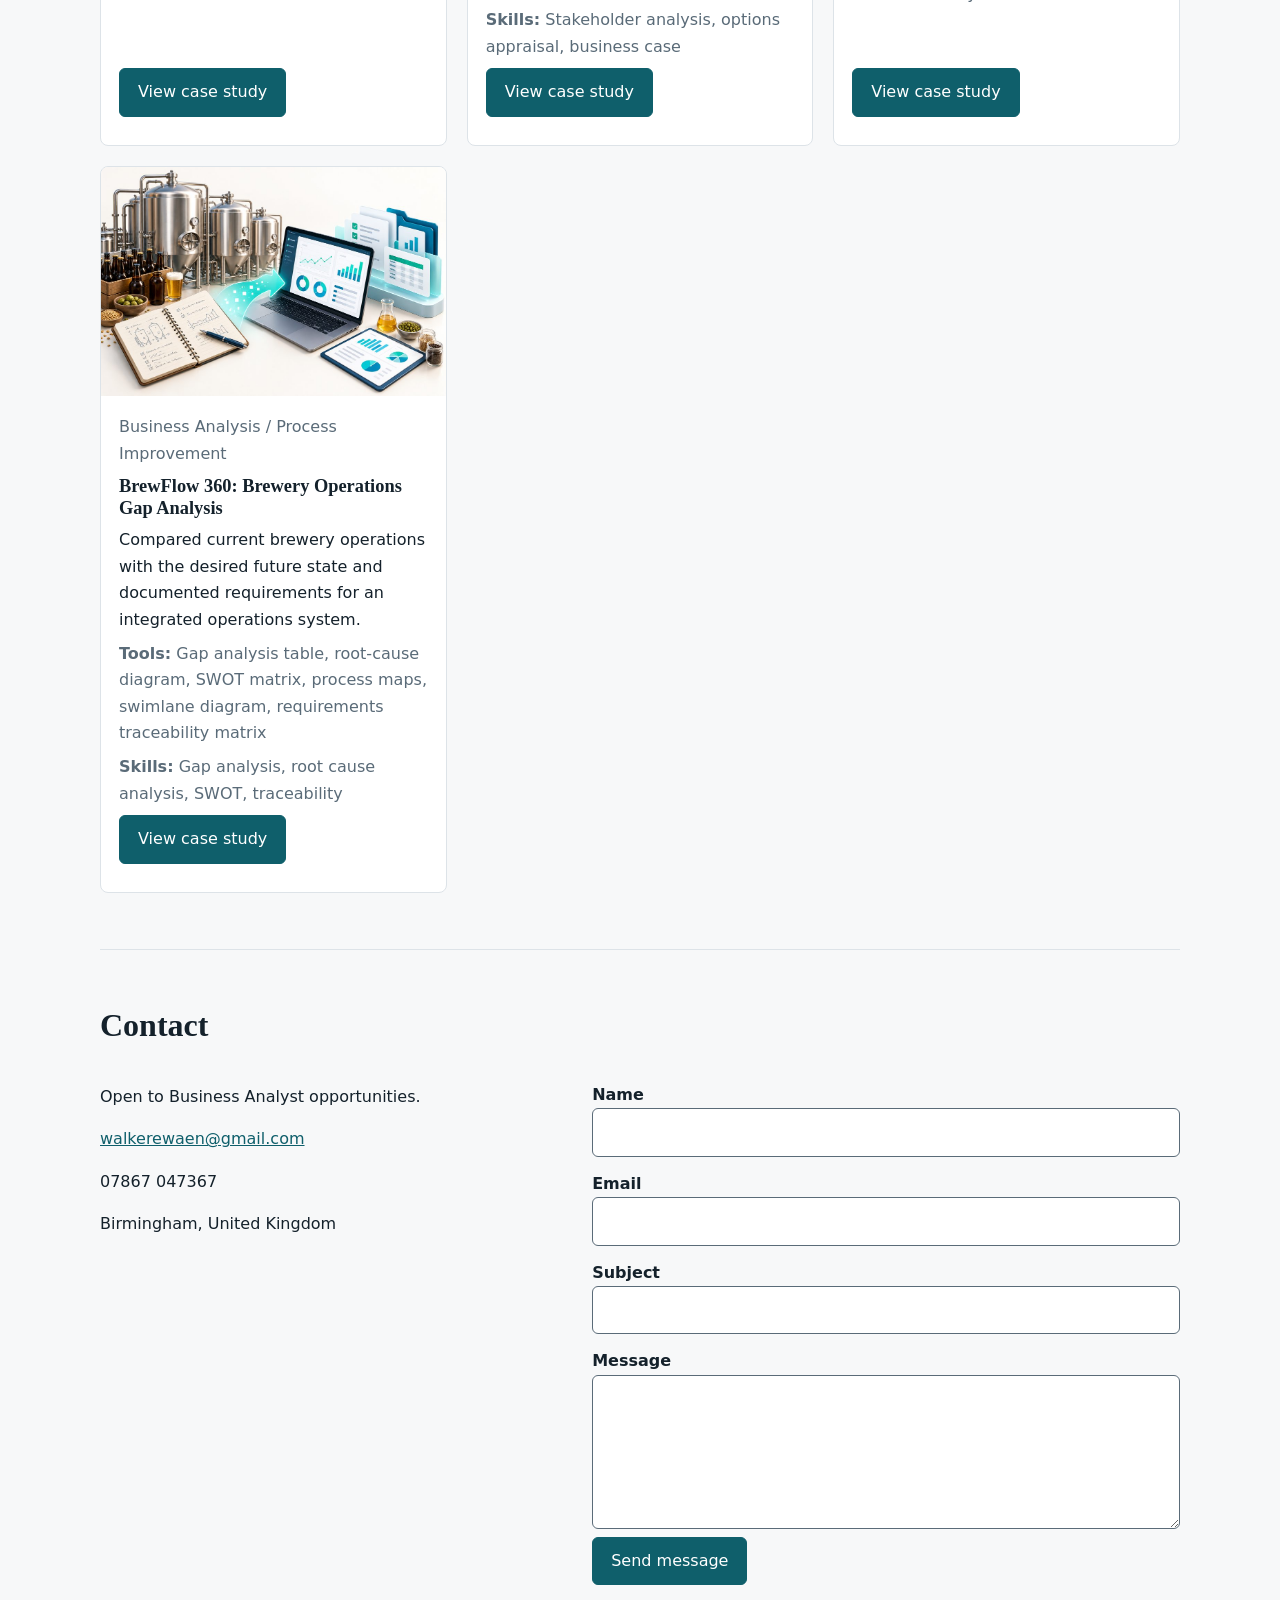
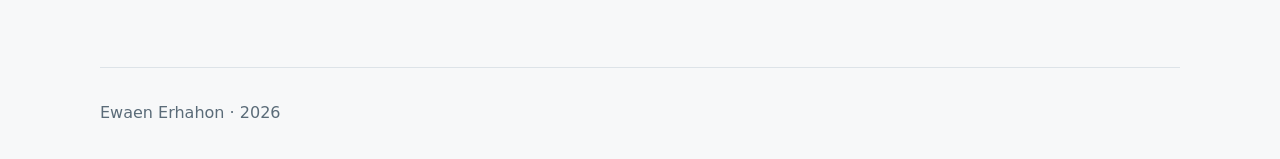
==== commit 5f4671a2: "Add files via upload" ====
--- a/index.html
+++ b/index.html
@@ -29,7 +29,7 @@
   <div><p class="muted" data-bind="location"></p>
   <h1 data-bind="name"></h1>
   <p class="role" data-bind="title"></p>
-  <div class="marquee"><p class="track tag"><span data-bind="tagline"></span><span data-bind="tagline" aria-hidden="true"></span><span data-bind="tagline" aria-hidden="true"></span><span data-bind="tagline" aria-hidden="true"></span></p></div>
+  <p class="tag" data-bind="tagline"></p>
   <p class="lead" data-bind="bio"></p>
   <p class="actions"><a class="btn" href="#projects">View projects</a><a class="btn ghost" data-href="resume" download>Download CV</a><a class="btn ghost" data-href="linkedin" target="_blank" rel="noopener">LinkedIn</a><a class="btn ghost" data-href="github" target="_blank" rel="noopener">GitHub</a></p></div>
   <img class="photo" src="assets/images/profile.jpg" alt="Portrait of Ewaen Erhahon" width="300" height="300">
--- a/assets/css/style.css
+++ b/assets/css/style.css
@@ -49,11 +49,3 @@
 @media(max-width:760px){.herogrid,.contactgrid{grid-template-columns:1fr}.photo{order:-1;max-width:180px}.menu{display:block}
 nav{display:none;position:absolute;top:58px;left:0;right:0;flex-direction:column;align-items:flex-start;background:var(--bg);padding:16px 4%;border-bottom:1px solid var(--line)}nav.open{display:flex}.stats{grid-template-columns:1fr}}
 @media(prefers-reduced-motion:reduce){*{transition:none!important;scroll-behavior:auto!important}.reveal{opacity:1;transform:none}}
-
-/* Tagline marquee: edit speed with the 28s value. Pauses on hover; static when reduced motion is on. */
-.marquee{overflow:hidden;max-width:100%;border-block:1px solid var(--line);margin:8px 0 16px;padding:6px 0}
-.marquee .track{display:flex;width:max-content;max-width:none;margin:0;white-space:nowrap;animation:marq 28s linear infinite}
-.marquee .track span{padding-right:3rem}
-.marquee:hover .track{animation-play-state:paused}
-@keyframes marq{to{transform:translateX(-50%)}}
-@media(prefers-reduced-motion:reduce){.marquee .track{animation:none;width:auto;white-space:normal}.marquee .track span+span{display:none}}
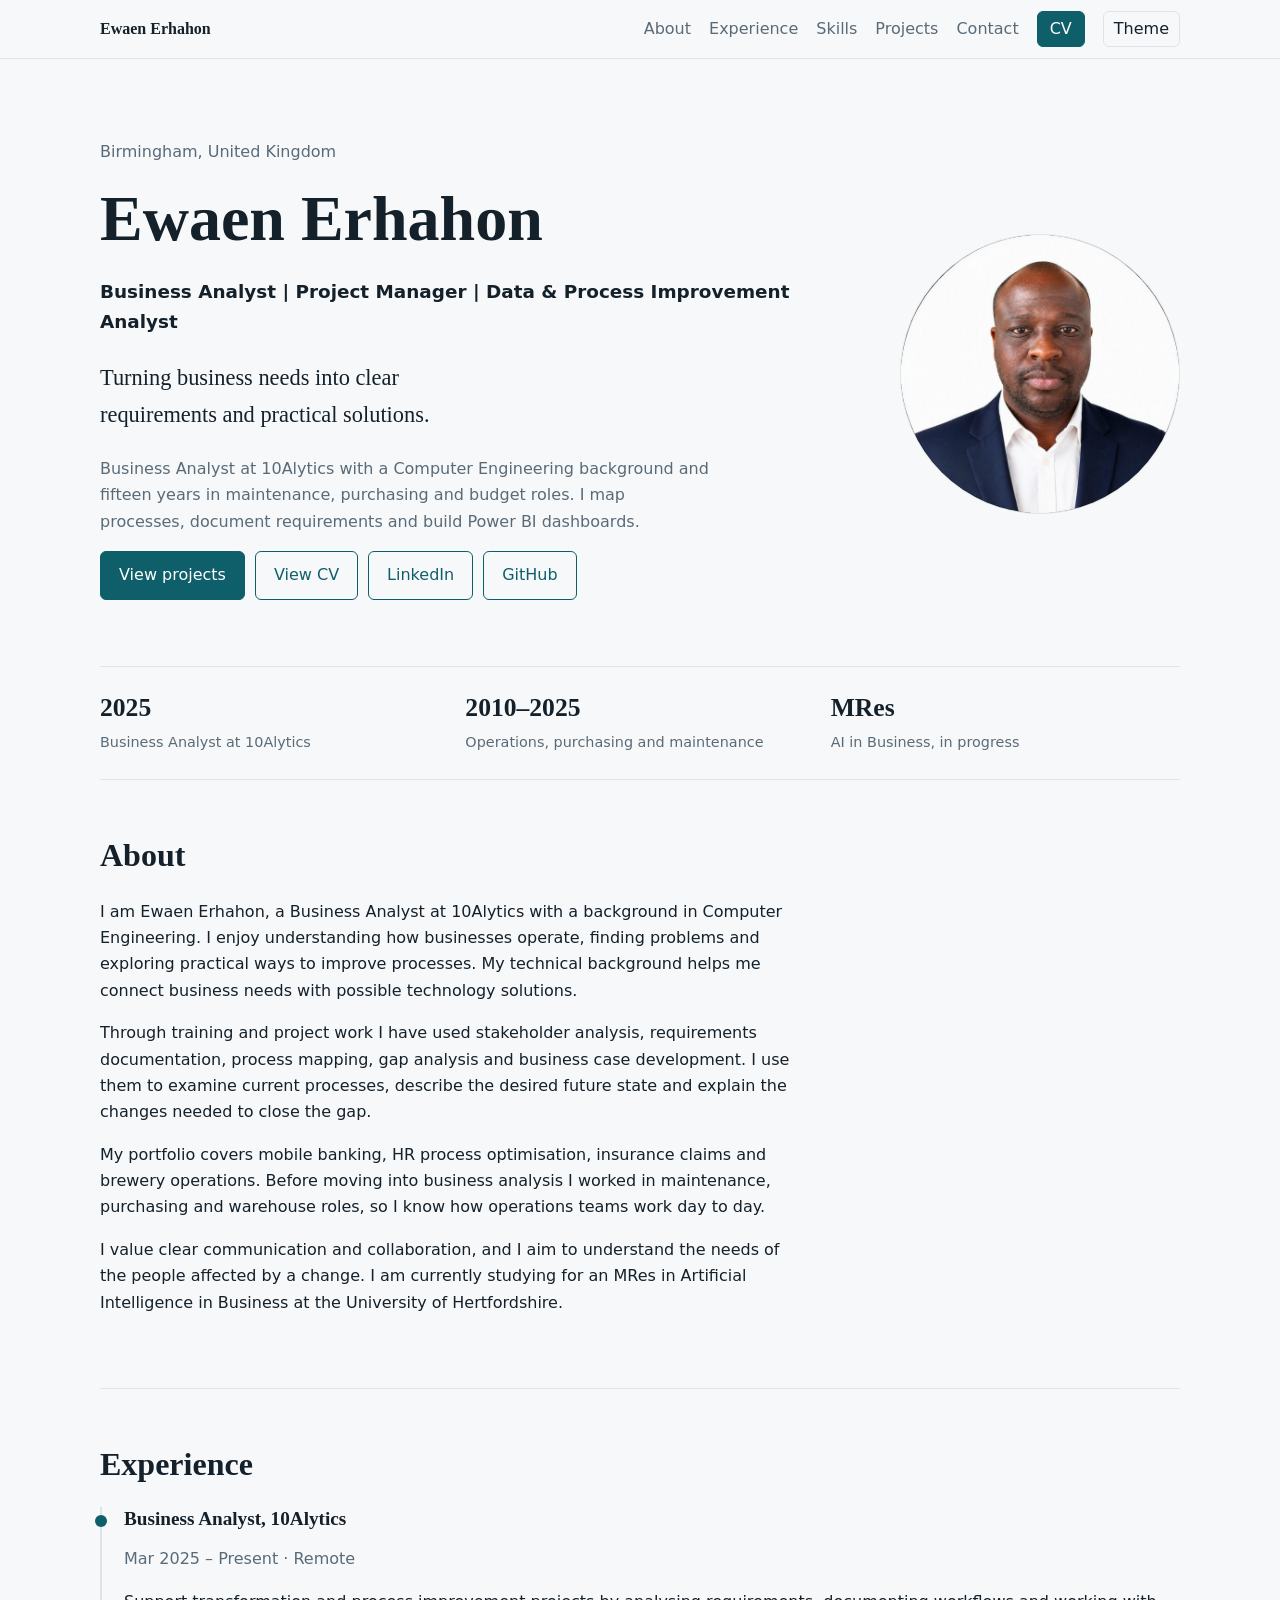
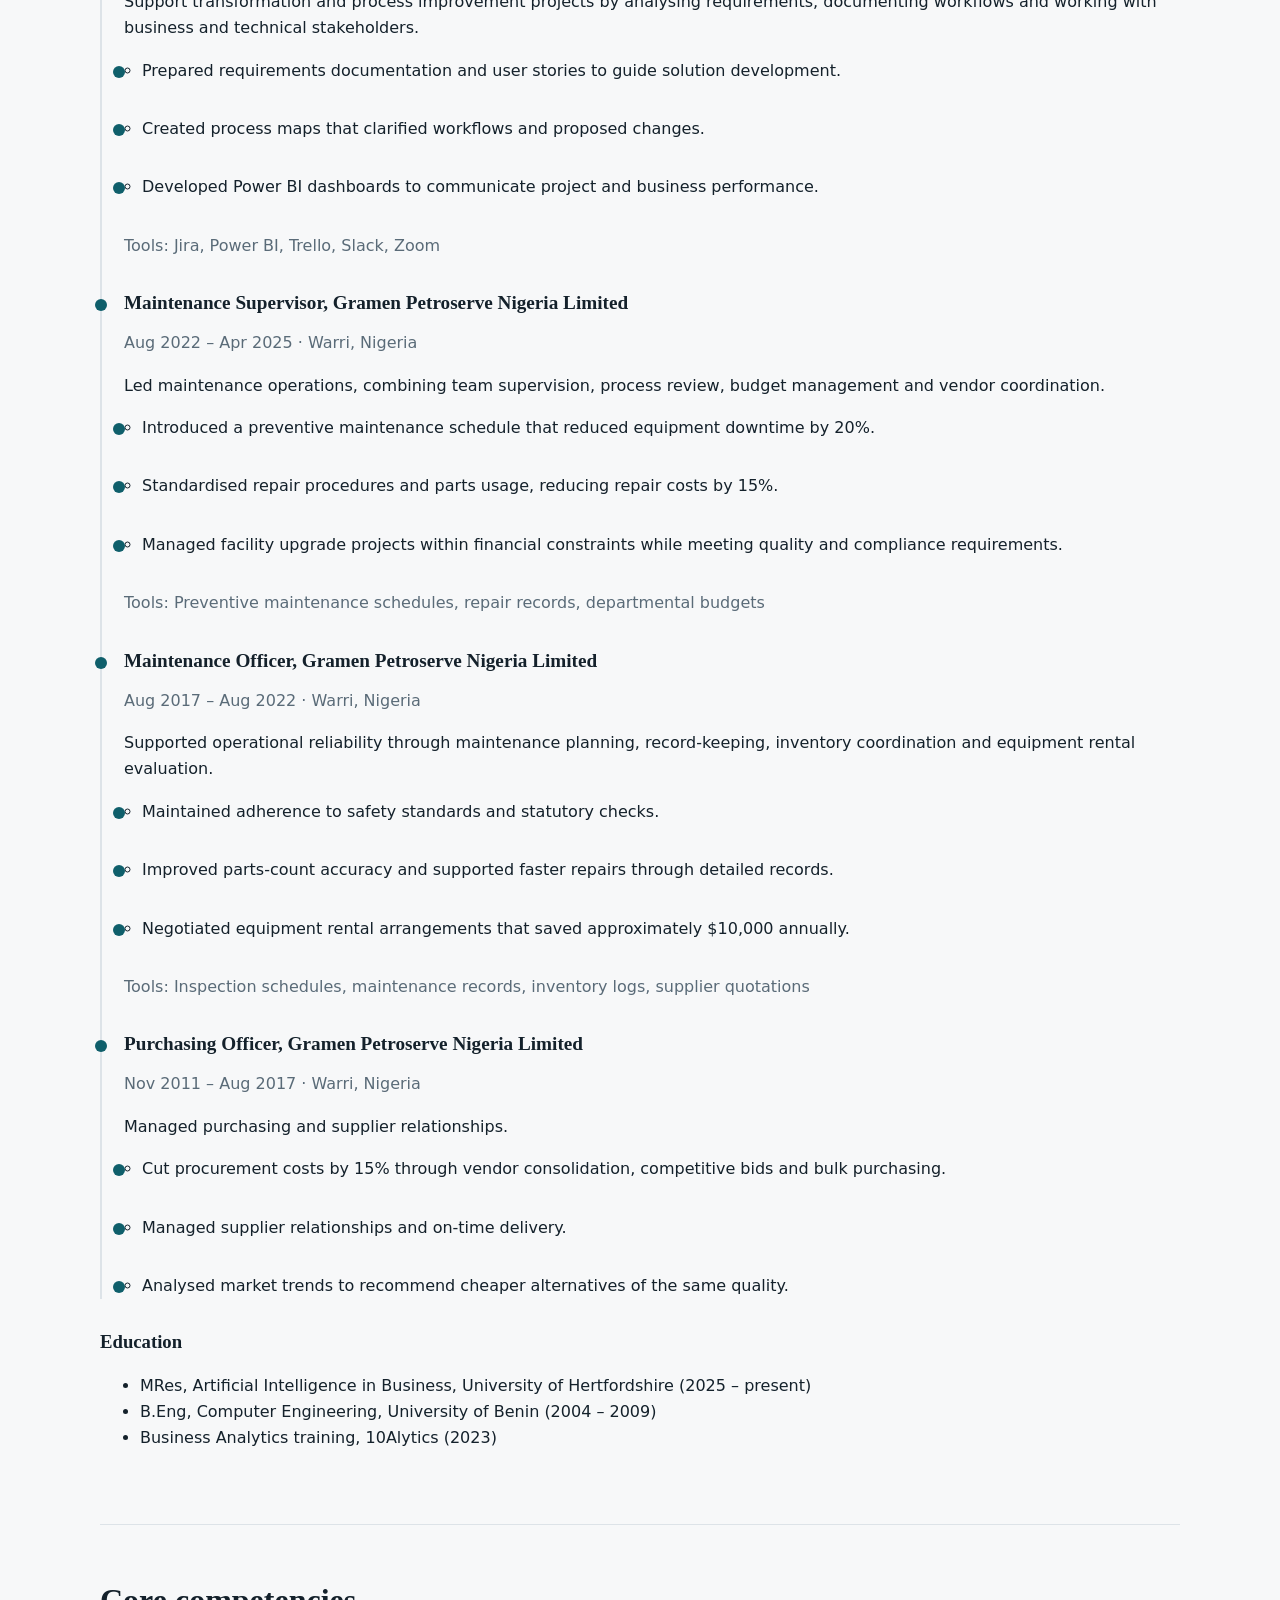
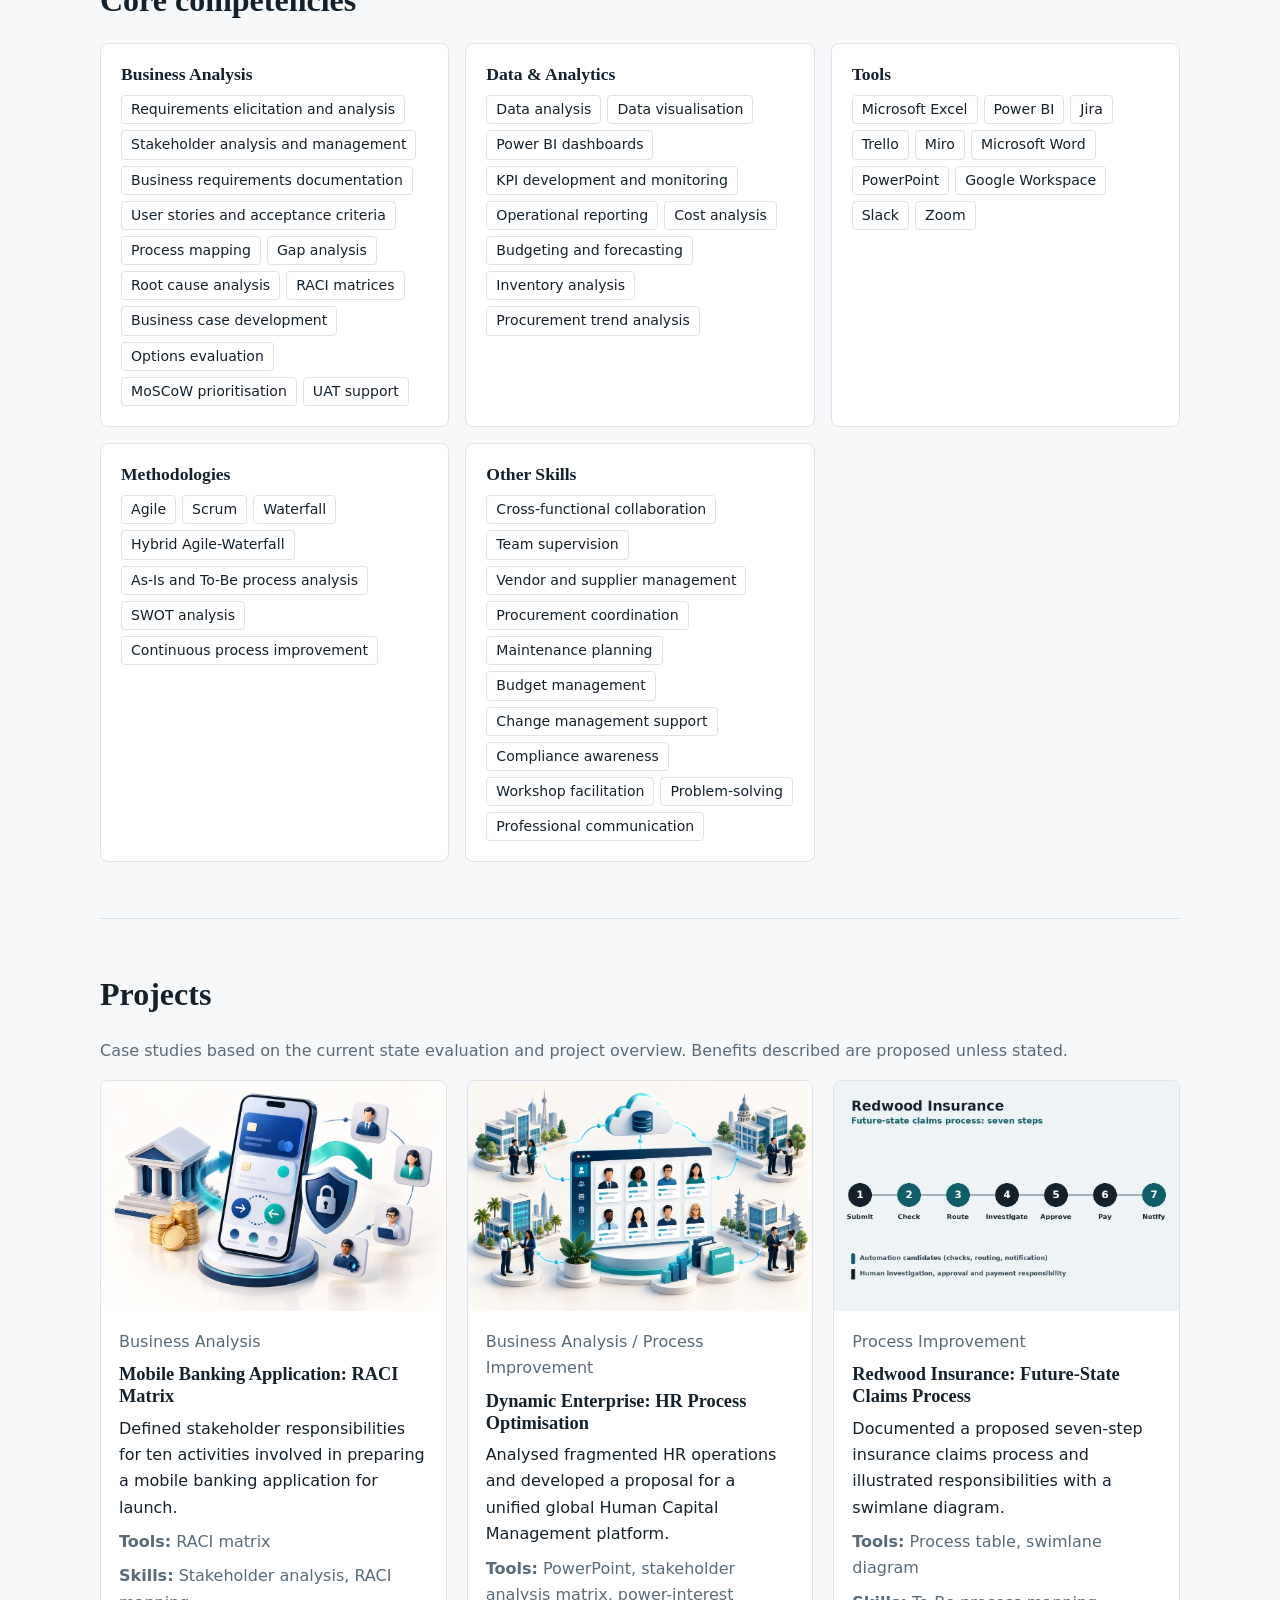
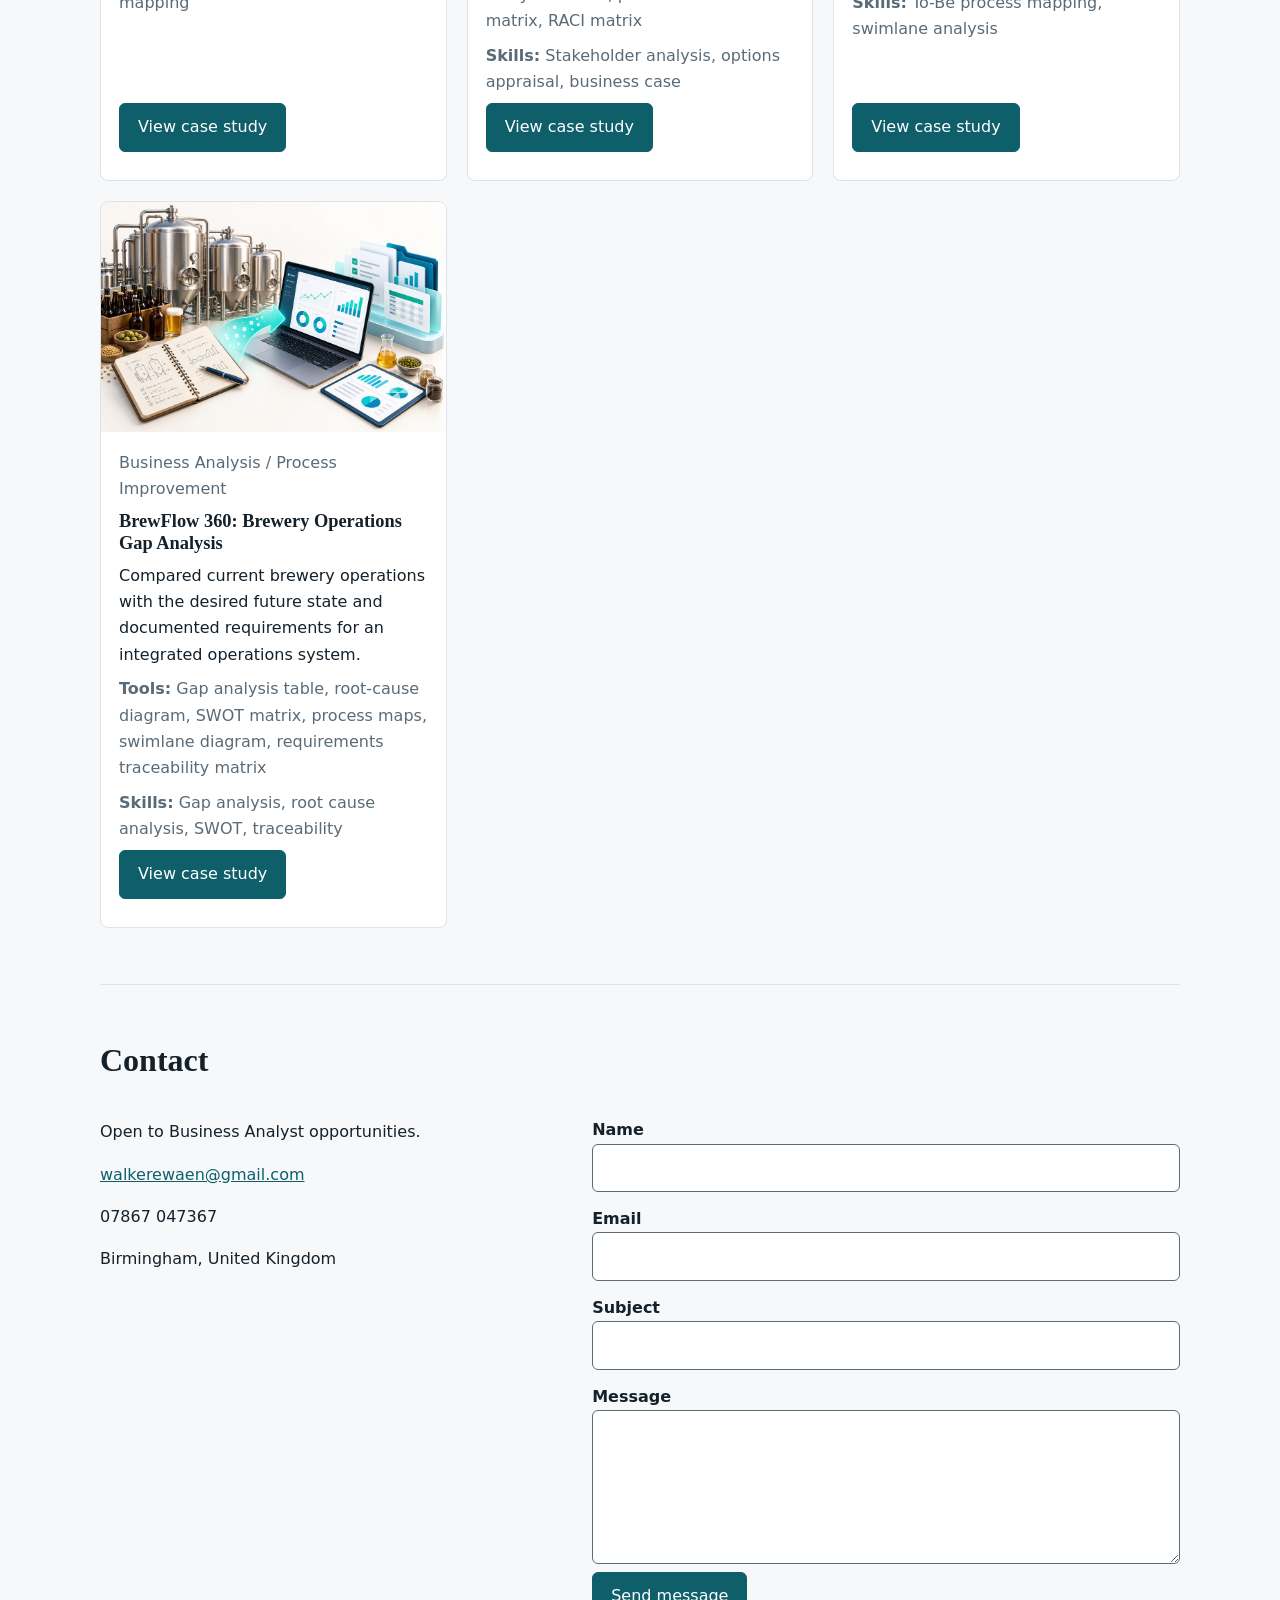
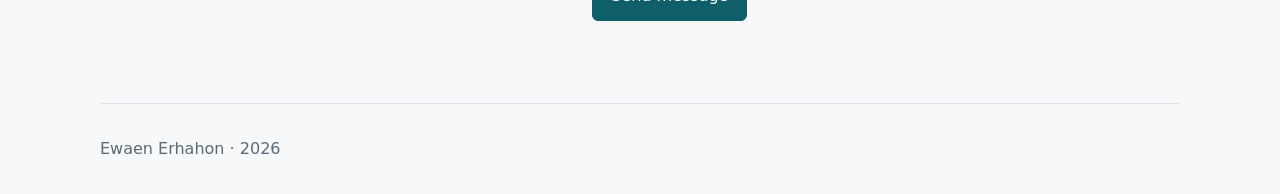
==== commit ed2c02cb: "Add files via upload" ====
--- a/index.html
+++ b/index.html
@@ -22,7 +22,7 @@
   <a class="brand" href="#home" data-bind="name">Ewaen Erhahon</a>
   <button class="menu" aria-expanded="false" aria-controls="links" aria-label="Menu">Menu</button>
   <nav id="links" aria-label="Main"><a href="#about">About</a><a href="#experience">Experience</a><a href="#skills">Skills</a><a href="#projects">Projects</a><a href="#contact">Contact</a>
-  <a class="btn sm" data-href="resume" download>CV</a><button class="theme" aria-label="Switch theme">Theme</button></nav>
+  <a class="btn sm" data-href="resume" target="_blank" rel="noopener">CV</a><button class="theme" aria-label="Switch theme">Theme</button></nav>
 </div></header>
 <main id="main">
 <section id="home" class="hero"><div class="wrap herogrid">
@@ -31,13 +31,13 @@
   <p class="role" data-bind="title"></p>
   <p class="tag" data-bind="tagline"></p>
   <p class="lead" data-bind="bio"></p>
-  <p class="actions"><a class="btn" href="#projects">View projects</a><a class="btn ghost" data-href="resume" download>Download CV</a><a class="btn ghost" data-href="linkedin" target="_blank" rel="noopener">LinkedIn</a><a class="btn ghost" data-href="github" target="_blank" rel="noopener">GitHub</a></p></div>
+  <p class="actions"><a class="btn" href="#projects">View projects</a><a class="btn ghost" data-href="resume" target="_blank" rel="noopener">View CV</a><a class="btn ghost" data-href="linkedin" target="_blank" rel="noopener">LinkedIn</a><a class="btn ghost" data-href="github" target="_blank" rel="noopener">GitHub</a></p></div>
   <img class="photo" src="assets/images/profile.jpg" alt="Portrait of Ewaen Erhahon" width="300" height="300">
 </div><div class="wrap stats" id="stats"></div></section>
 <section id="about" class="wrap sec"><h2>About</h2><div id="aboutText" class="prose"></div></section>
 <section id="experience" class="wrap sec"><h2>Experience</h2><ol class="timeline" id="timeline"></ol><h3>Education</h3><ul id="edu"></ul></section>
 <section id="skills" class="wrap sec"><h2>Core competencies</h2><div class="skillgrid" id="skillgrid"></div></section>
-<section id="projects" class="wrap sec"><h2>Projects</h2><p class="muted">Training and capstone case studies. Benefits described are proposed unless stated.</p><div class="cards" id="cards"></div></section>
+<section id="projects" class="wrap sec"><h2>Projects</h2><p class="muted">Case studies based on the current state evaluation and project overview. Benefits described are proposed unless stated.</p><div class="cards" id="cards"></div></section>
 <section id="contact" class="wrap sec"><h2>Contact</h2><div class="contactgrid">
   <div><p>Open to Business Analyst opportunities.</p><p><a data-mail></a></p><p data-bind="phone"></p><p data-bind="location"></p></div>
   <form id="form" method="POST" novalidate>
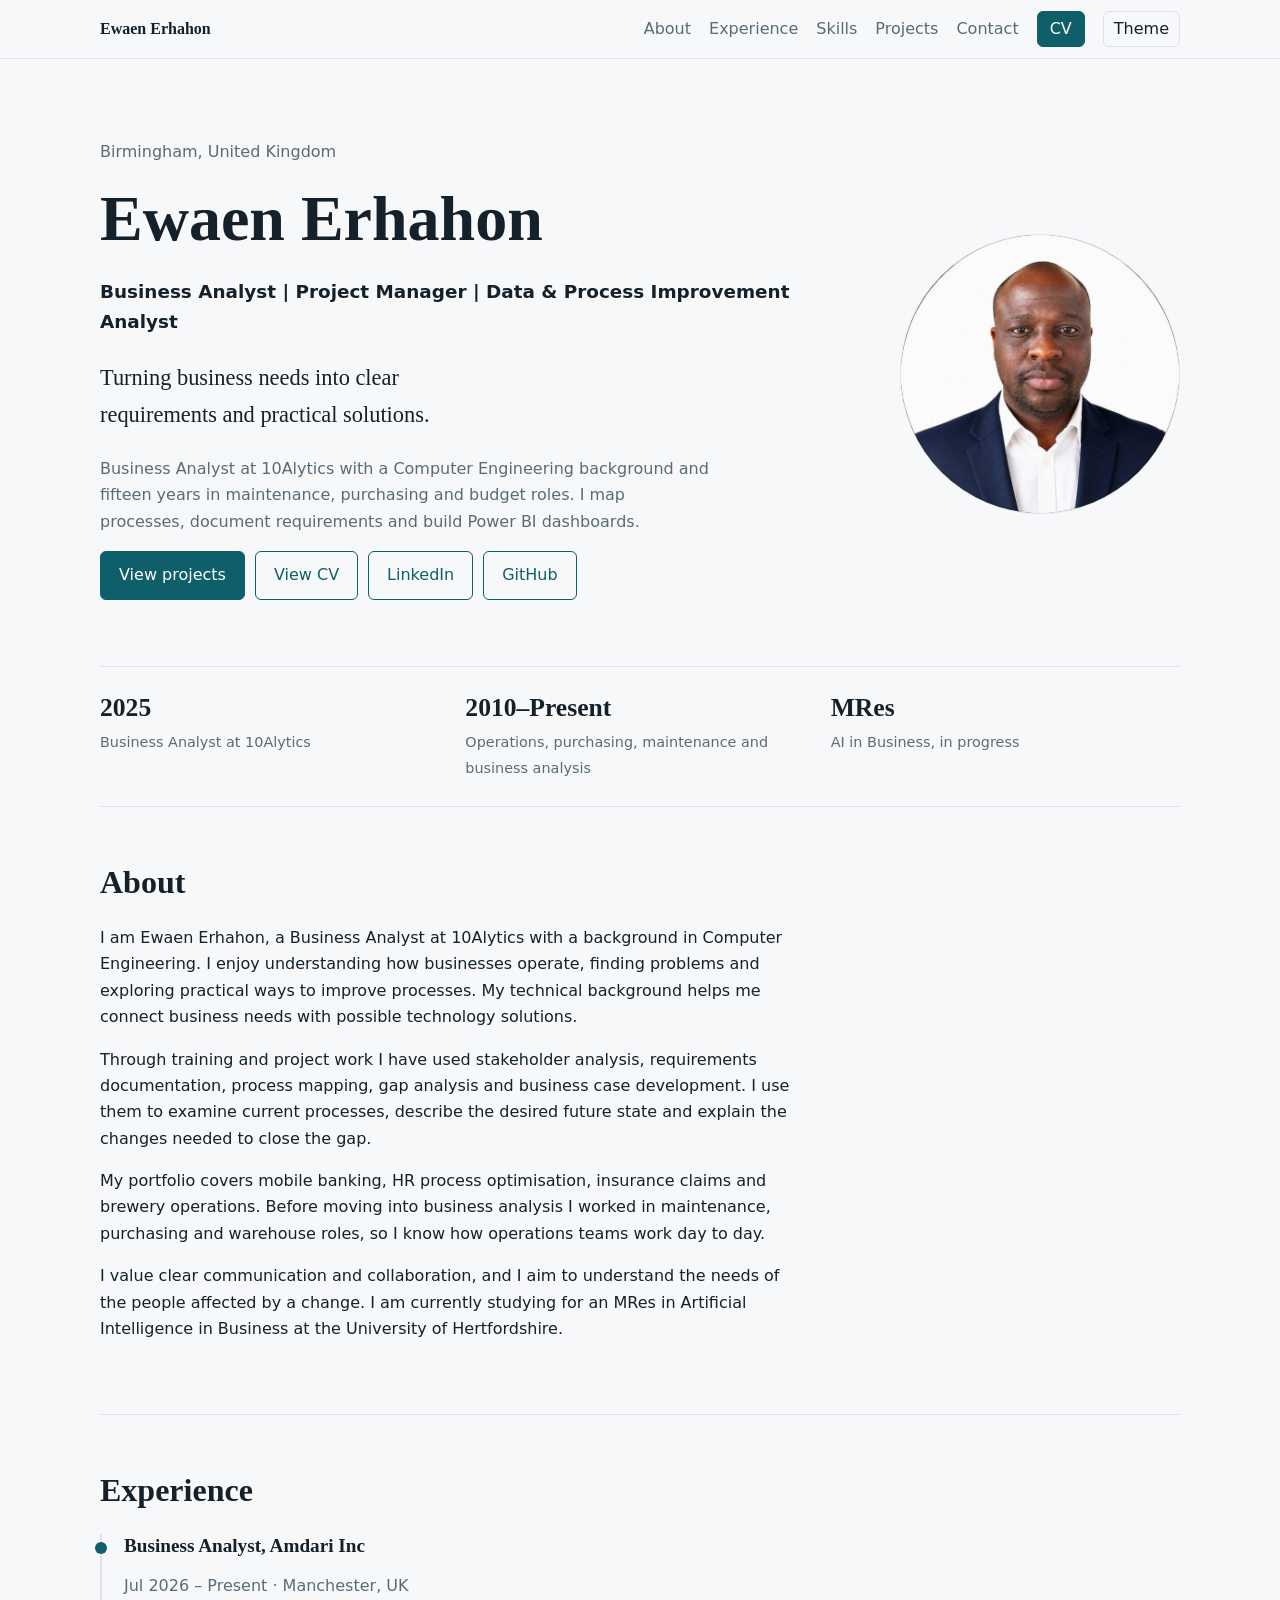
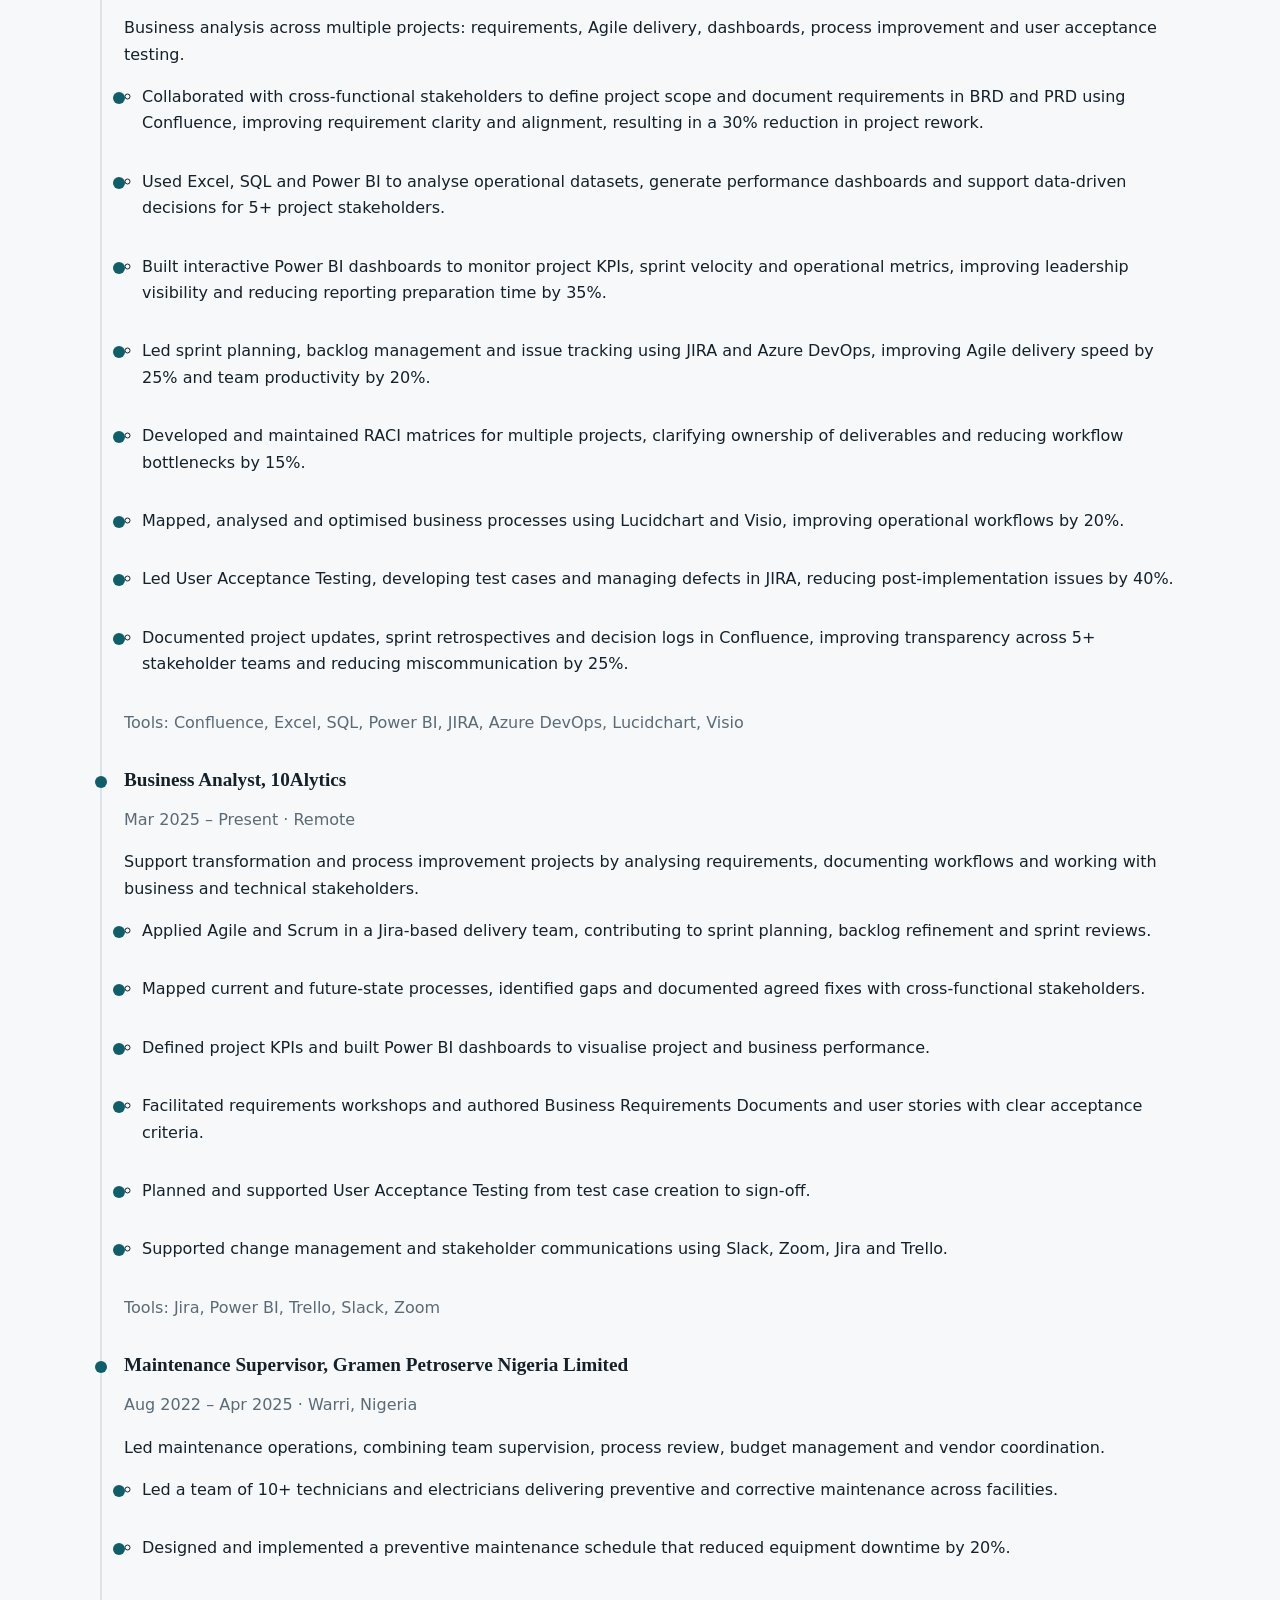
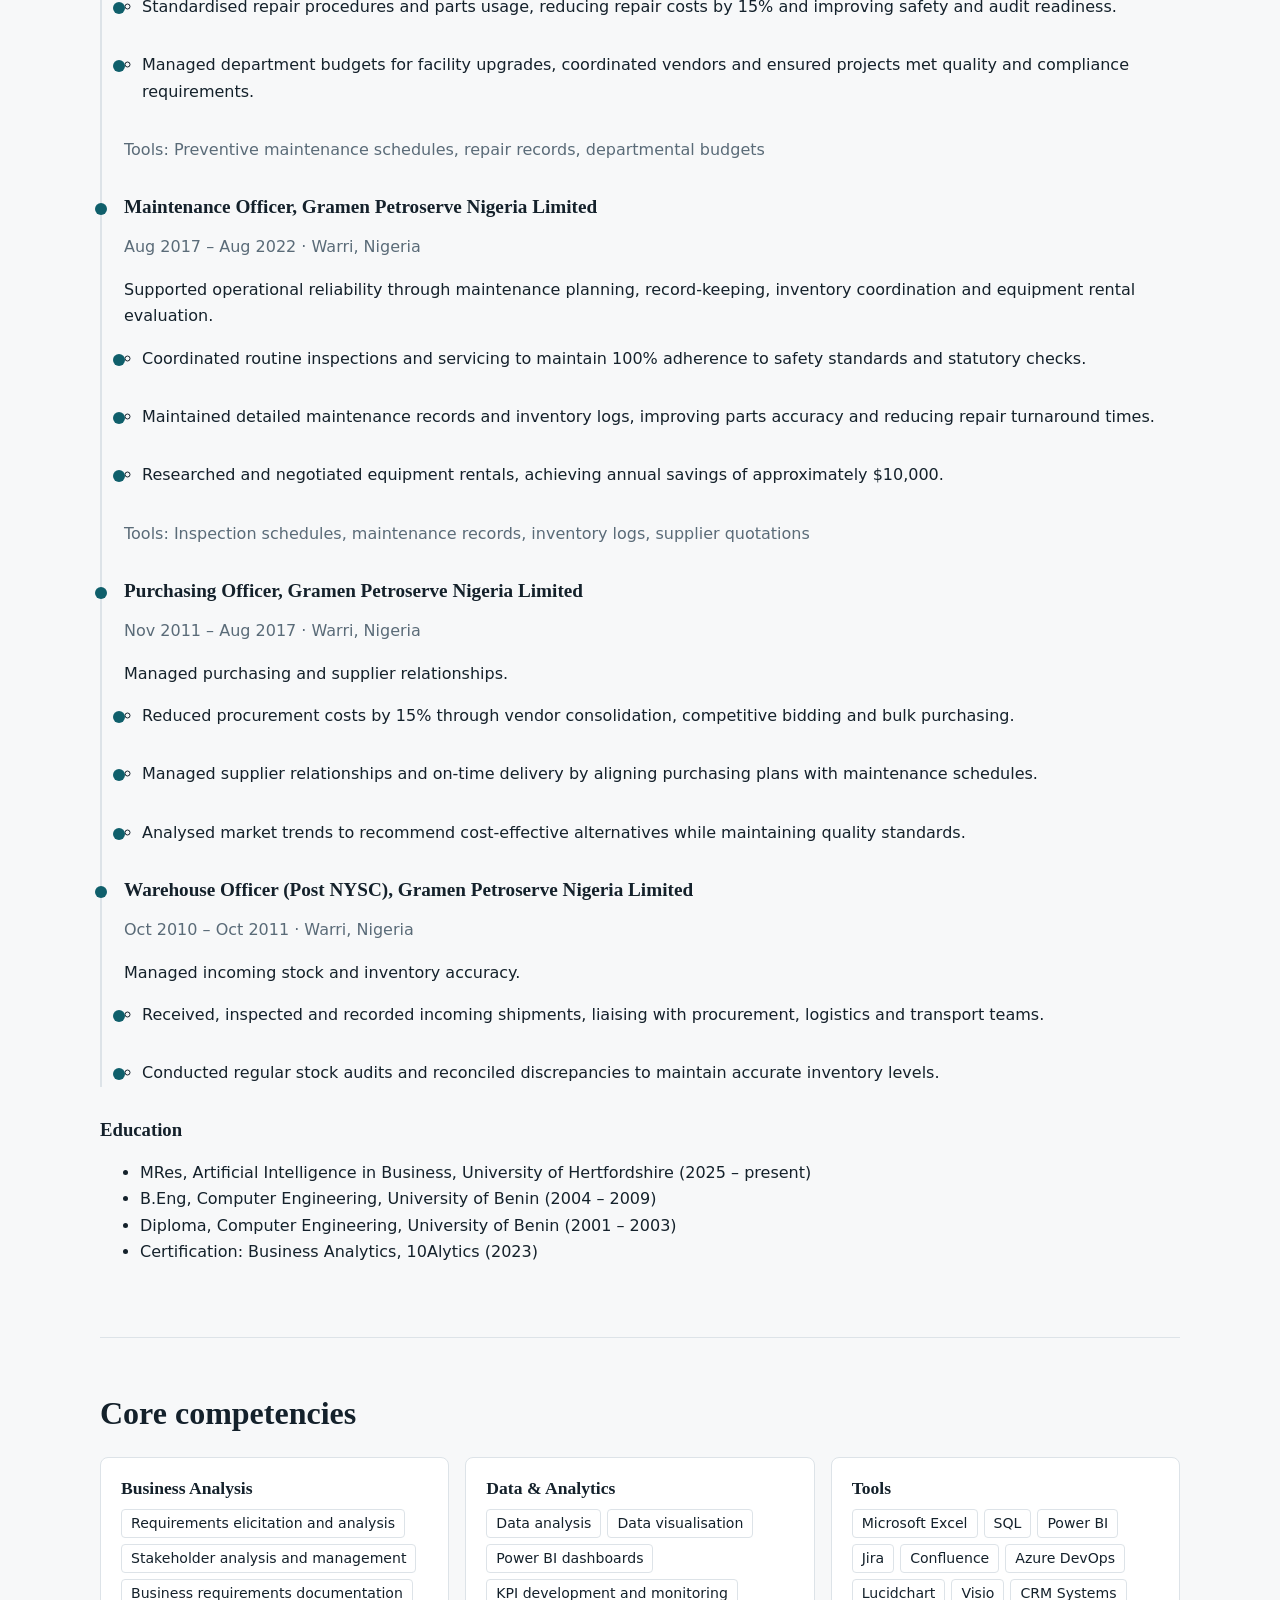
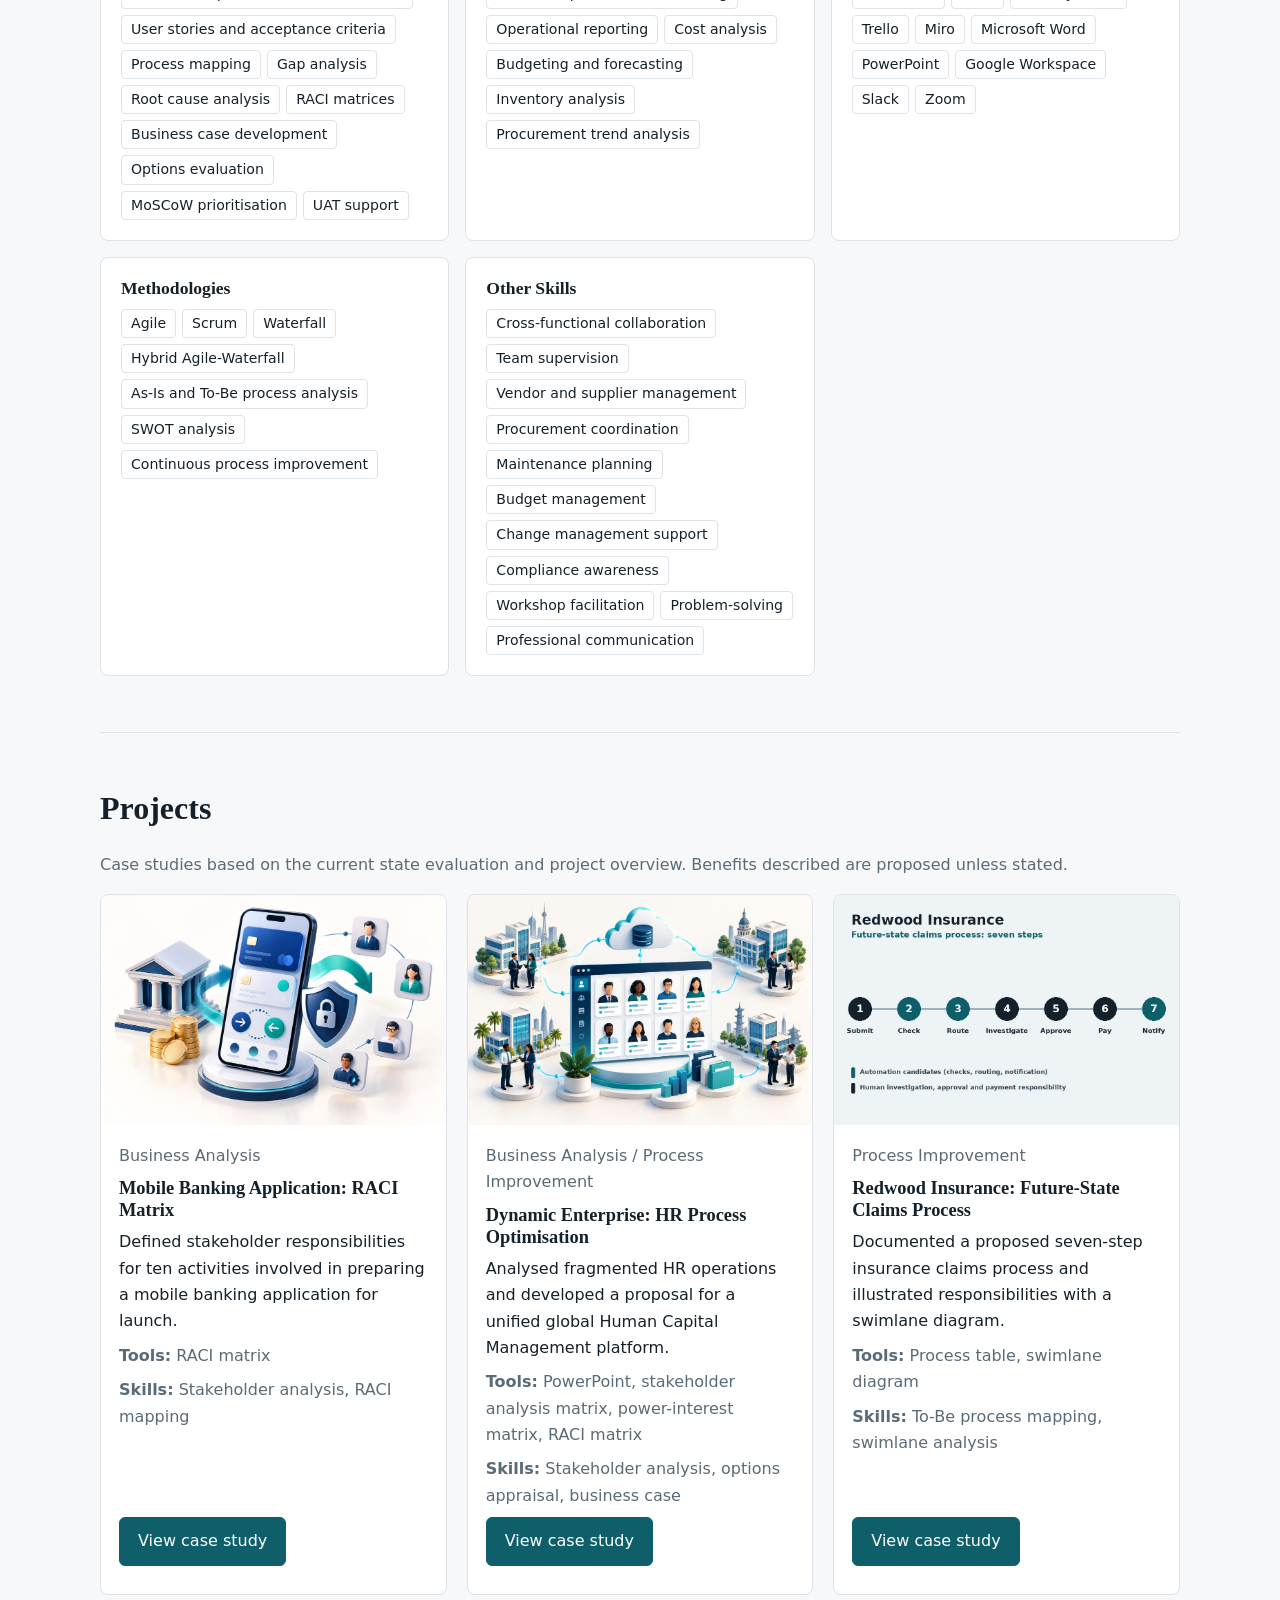
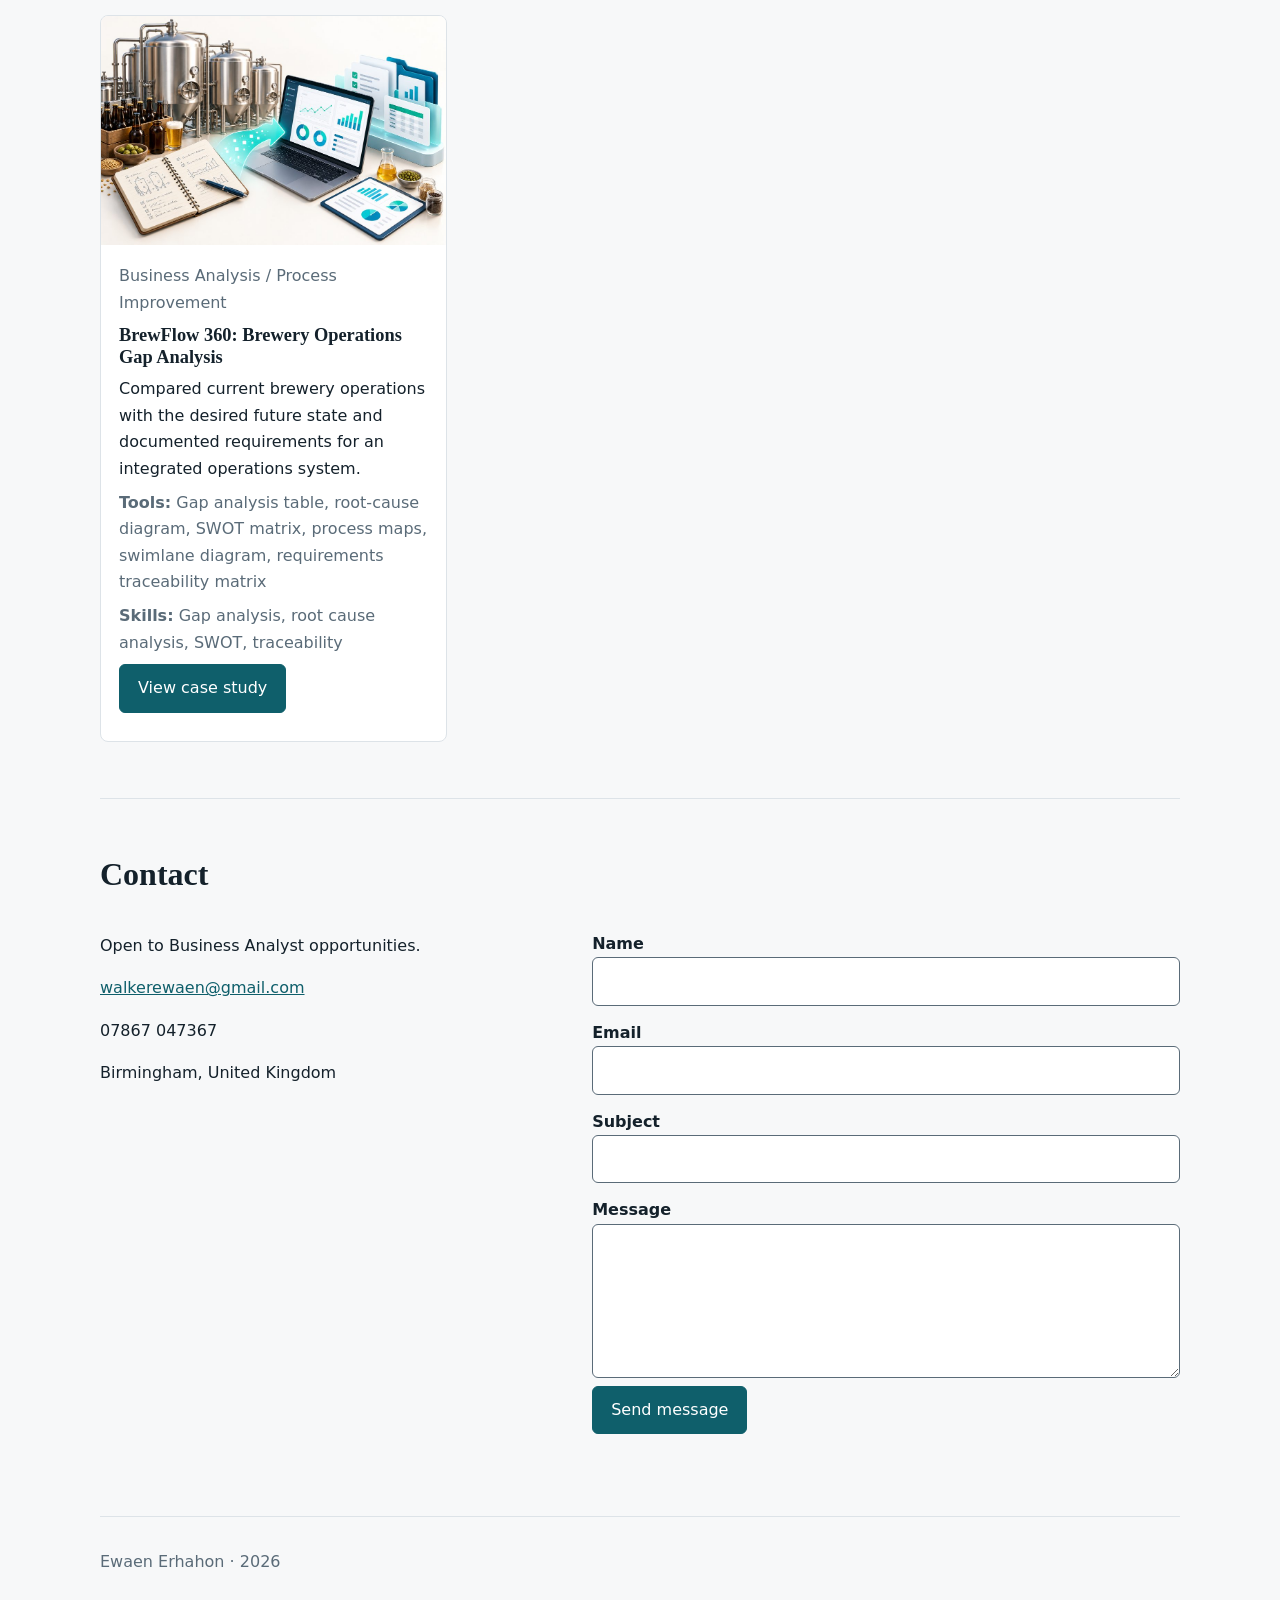
==== commit 1530a800: "Add files via upload" ====
--- a/index.html
+++ b/index.html
@@ -13,7 +13,7 @@
 <meta property="og:image" content="assets/images/profile.jpg">
 <meta name="twitter:card" content="summary">
 <link rel="icon" href="favicon.ico">
-<link rel="stylesheet" href="assets/css/style.css">
+<link rel="stylesheet" href="assets/css/style.css?v=20261109">
 <script>try{var t=localStorage.getItem("theme");if(t)document.documentElement.dataset.theme=t}catch(e){}</script>
 </head>
 <body>
@@ -50,6 +50,6 @@
 </main>
 <footer class="wrap foot"><span data-bind="name"></span> · <span id="yr"></span></footer>
 <dialog id="cs" aria-labelledby="cst"><button class="close" aria-label="Close">Close</button><article id="csbody"></article></dialog>
-<script src="assets/js/data.js"></script>
-<script src="assets/js/script.js"></script>
+<script src="assets/js/data.js?v=20261109"></script>
+<script src="assets/js/script.js?v=20261109"></script>
 </body></html>
